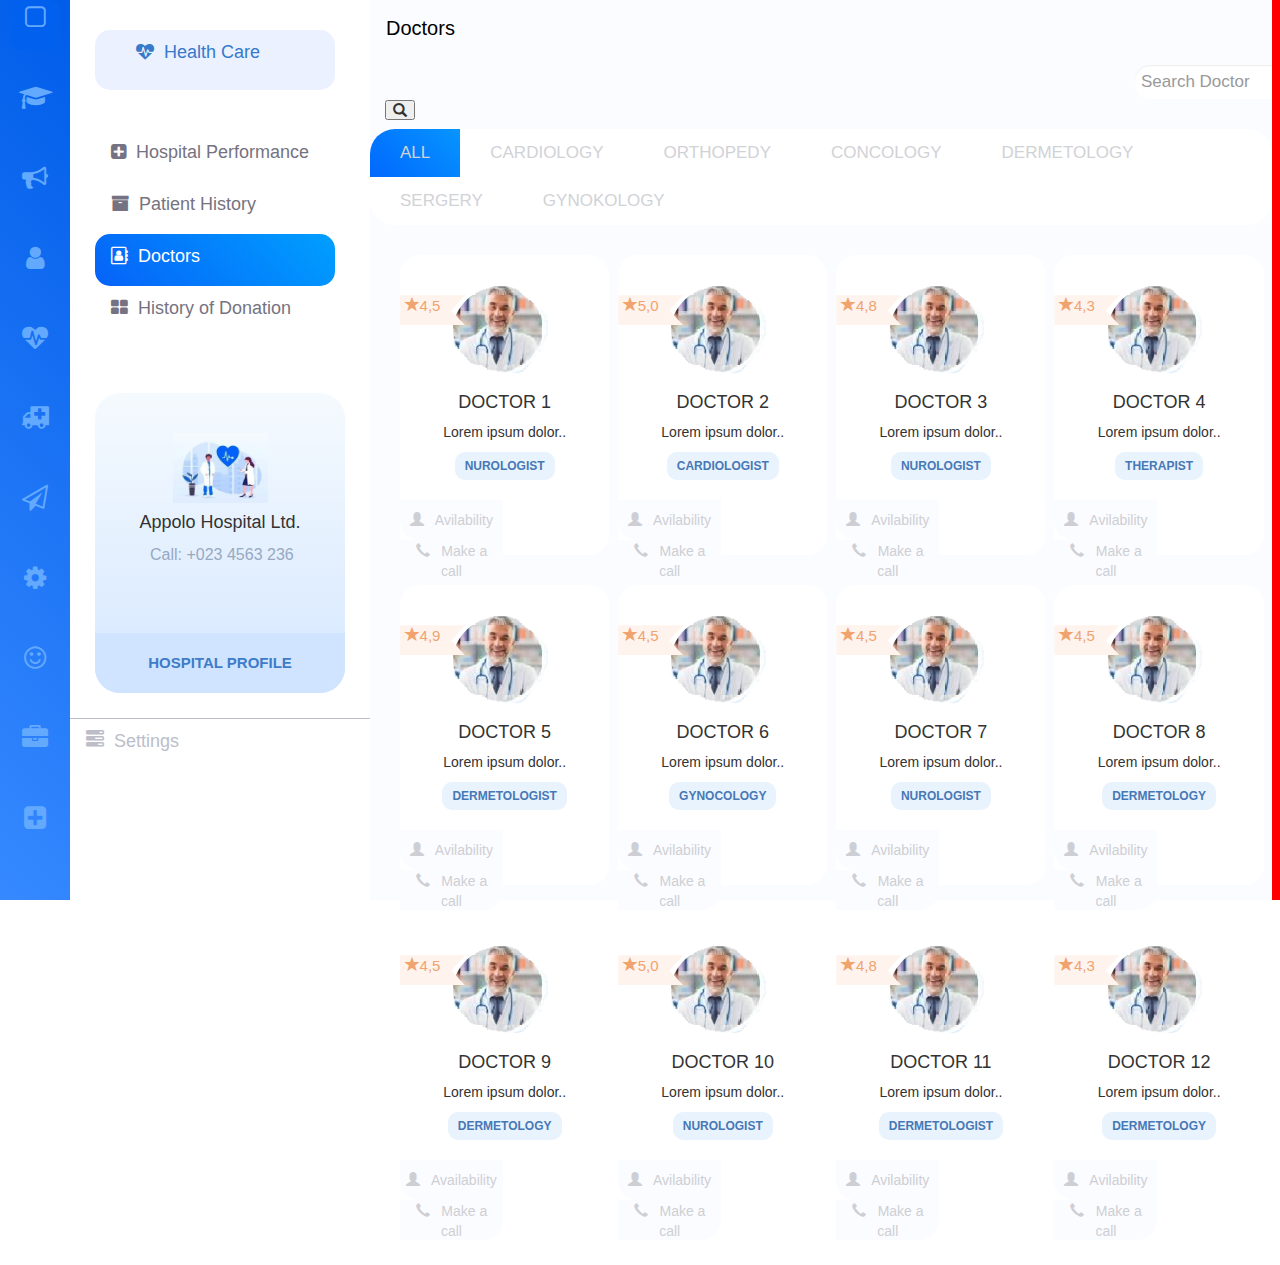
==== html/index.html @ 0c4cd970 "лдрплолоа" ====
<!DOCTYPE html>
<html lang="en">

<head>
  <title>Bootstrap Example</title>
  <meta charset="utf-8">
  <meta name="viewport" content="width=device-width, initial-scale=1">
  <link rel="stylesheet" href="https://maxcdn.bootstrapcdn.com/bootstrap/3.4.0/css/bootstrap.min.css">
  <link href="../css/style.css" rel="stylesheet">
  <script src="https://ajax.googleapis.com/ajax/libs/jquery/3.4.1/jquery.min.js"></script>
  <script src="https://maxcdn.bootstrapcdn.com/bootstrap/3.4.0/js/bootstrap.min.js"></script>
</head>

<body>
  <div class="maindiv">
    <div class="div1child">
      
<!-- Add icon library -->
<link rel="stylesheet" href="https://cdnjs.cloudflare.com/ajax/libs/font-awesome/4.7.0/css/font-awesome.min.css">

<div class="div1child__icon-bar">
  <a class="div1child__icon-bar_active" href="#"><i class="fa fa-square-o"></i></a>
  <a href="#"><i class="fa fa-graduation-cap"></i></a>
  <a href="#"><i class="fa fa-bullhorn"></i></a>
  <a href="#"><i class="fa fa-user"></i></a>
  <a href="#"><i class="fa fa-heartbeat"></i></a>
  <a href="#"><i class="fa fa-ambulance"></i></a>
  <a href="#"><i class="fa fa-paper-plane-o"></i></a>
  <a href="#"><i class="fa fa-cog"></i></a>
  <a href="#"><i class="fa fa-smile-o"></i></a>
  <a href="#"><i class="fa fa-briefcase"></i></a>
  <a href="#"><i class="fa fa-plus-square"></i></a>


</div>


      
      </div
    ><div class="div2child">
      
      


      <div class="div2child__sidebar">
        <div class="div2child__sidebar_btntop"> 
          <a href="#healthcare" class="div2child__sidebar_btntop btn-info btn-lg" role="button">
          <span class="fa fa-heartbeat"></span>&#160;&#160;Health Care</a>
        </div> 
            </br>

             <div class="div2child__sidebar4btn">

          <a href="#hospitalperformance" class="div2child__sidebar_btn-group-vertical btn-default btn-lg" role="button">
          <span class="fa fa-plus-square"></span>&#160;&#160;Hospital Performance</a>
             </br>
          <a href="#patienthistory" class="div2child__sidebar_btn-group-vertical btn-default btn-lg" role="button">
          <span class="fa fa-archive"></span>&#160;&#160;Patient History</a>
             </br>
          <a href="#doctors" class="div2child__sidebar_btn-group-vertical_active btn-primary btn-lg" role="button">
          <span class="fa fa-address-book-o"></span>&#160;&#160;Doctors</a>
             </br>
          <a href="#historyofdonation" class="div2child__sidebar_btn-group-vertical btn-default btn-lg" role="button">
          <span class="fa fa-th-large"></span>&#160;&#160;History of Donation</a> 
        </div>
      </div>
         
      
      <div class="div2child__containerhospital">
        <p><div class="div2child__containerhospital_img"><img src="./../img/Hospital.jpg" alt="doctor"></div></p>
          <h4>Appolo Hospital Ltd.</h4>
             <span class="div2child__containerhospital_colortext">Call: +023 4563 236</span>
             <a href="#hospitalprofile" class="div2child__containerhospital-btn btn-default btn-lg" role="button">
               HOSPITAL PROFILE</a>                       
      </div>
      
      <div class="div2child__settings">
        <a href="#settings" class="div2child__settings-btn btn-default btn-lg" role="button">
          <span class="glyphicon glyphicon-tasks"></span>&#160;&#160;Settings</a>
      </div>  



    </div
    ><div class="div3child">
        <div class="topsearch">
          <a href="#doctors">Doctors</a>
           <form class="navbar-form" action="/action_page.php">
          <div class="form-group">
          <input type="text" class="form-control" placeholder="Search Doctor">
          <button type="submit" class="glyphicon glyphicon-search"></button>
        </form>
        </div>
      </div>

 

      <!-- Load an icon library to show a hamburger menu (bars) on small screens -->
      <link rel="stylesheet" href="https://cdnjs.cloudflare.com/ajax/libs/font-awesome/4.7.0/css/font-awesome.min.css">
      <div class="topnav" id="myTopnav">
        <a href="#all" class="active">All</a>
        <a href="#cardiology">Cardiology</a>
        <a href="#orthopedy">Orthopedy</a>
        <a href="#concology">Concology</a>
        <a href="#dermetology">Dermetology</a>
        <a href="#sergery">Sergery</a>
        <a href="#gynokology">Gynokology</a>
        <a href="javascript:void(0);" class="icon" onclick="myFunction()">
        <i class="fa fa-bars"></i>
        </a>
      </div>

      <div class="containerwithalldoctors">
        <!-- ROW 1 -->
        <div class="doctorsrow1">
          <div class="doctorshortid">
            <div class="docrating">
            <p><span class="glyphicon glyphicon-star"></span>4,5</p>
            </div>
            <img src="./../img/doctor2.png" class="img-circle" alt="doctor">
            <h4>DOCTOR 1</h4>
            <p>Lorem ipsum dolor..</p>
            <button type="button" class="buttonprofession btn-info btn-sm">NUROLOGIST</button>
            </br>
            <div class="btn-group" style="width:100%">
              <button type="button" class="buttonavilability btn-default">
                <span class="glyphicon glyphicon-user"></span> &nbsp; Avilability
              </button>
              <button type="button" class="buttoncall btn-default">
                <span class="glyphicon glyphicon-earphone"></span> &nbsp; Make a call</button>
            </div>
          </div>
          <div class="doctorshortid">
            <div class="docrating">
              <p><span class="glyphicon glyphicon-star"></span>5,0</p>
            </div>
            <img src="./../img/doctor2.png" class="img-circle" alt="doctor">
            <h4>DOCTOR 2</h4>
            <p>Lorem ipsum dolor..</p>
            <button type="button" class="buttonprofession btn-info btn-sm">CARDIOLOGIST</button>
            </br>
            <div class="btn-group" style="width:100%">
              <button type="button" class="buttonavilability btn-default">
                <span class="glyphicon glyphicon-user"></span> &nbsp; Avilability
              </button>
              <button type="button" class="buttoncall btn-default">
                <span class="glyphicon glyphicon-earphone"></span> &nbsp; Make a call</button>
            </div>
          </div>
          <div class="doctorshortid">
            <div class="docrating">
            <p><span class="glyphicon glyphicon-star"></span>4,8</p>
            </div>
            <img src="./../img/doctor2.png" class="img-circle" alt="doctor">
            <h4>DOCTOR 3</h4>
            <p>Lorem ipsum dolor..</p>
            <button type="button" class="buttonprofession btn-info btn-sm">NUROLOGIST</button>
            </br>
            <div class="btn-group" style="width:100%">
              <button type="button" class="buttonavilability btn-default">
                <span class="glyphicon glyphicon-user"></span> &nbsp; Avilability
              </button>
              <button type="button" class="buttoncall btn-default">
                <span class="glyphicon glyphicon-earphone"></span> &nbsp; Make a call</button>
            </div>
          </div>
          <div class="doctorshortid">
            <div class="docrating">
            <p><span class="glyphicon glyphicon-star"></span>4,3</p>
            </div>
            <img src="./../img/doctor2.png" class="img-circle" alt="doctor">
            <h4>DOCTOR 4</h4>
            <p>Lorem ipsum dolor..</p>
            <button type="button" class="buttonprofession btn-info btn-sm">THERAPIST</button>
            </br>
            <div class="btn-group" style="width:100%">
              <button type="button" class="buttonavilability btn-default">
                <span class="glyphicon glyphicon-user"></span> &nbsp; Avilability
              </button>
              <button type="button" class="buttoncall btn-default">
                <span class="glyphicon glyphicon-earphone"></span> &nbsp; Make a call</button>
            </div>
          </div>
        </div>
        <!-- ROW 2 -->
        <div class="doctorsrow2">
          <div class="doctorshortid">
            <div class="docrating">
            <p><span class="glyphicon glyphicon-star"></span>4,9</p>
            </div>
            <img src="./../img/doctor2.png" class="img-circle" alt="doctor">
            <h4>DOCTOR 5</h4>
            <p>Lorem ipsum dolor..</p>
            <button type="button" class="buttonprofession btn-info btn-sm">DERMETOLOGIST</button>
            </br>
            <div class="btn-group" style="width:100%">
              <button type="button" class="buttonavilability btn-default">
                <span class="glyphicon glyphicon-user"></span> &nbsp; Avilability
              </button>
              <button type="button" class="buttoncall btn-default">
                <span class="glyphicon glyphicon-earphone"></span> &nbsp; Make a call</button>
            </div>
          </div>
          <div class="doctorshortid">
            <div class="docrating">
            <p><span class="glyphicon glyphicon-star"></span>4,5</p>
            </div>
            <img src="./../img/doctor2.png" class="img-circle" alt="doctor">
            <h4>DOCTOR 6</h4>
            <p>Lorem ipsum dolor..</p>
            <button type="button" class="buttonprofession btn-info btn-sm">GYNOCOLOGY</button>
            </br>
            <div class="btn-group" style="width:100%">
              <button type="button" class="buttonavilability btn-default">
                <span class="glyphicon glyphicon-user"></span> &nbsp; Avilability
              </button>
              <button type="button" class="buttoncall btn-default">
                <span class="glyphicon glyphicon-earphone"></span> &nbsp; Make a call</button>
            </div>
          </div>
          <div class="doctorshortid">
            <div class="docrating">
            <p><span class="glyphicon glyphicon-star"></span>4,5</p>
            </div>
            <img src="./../img/doctor2.png" class="img-circle" alt="doctor">
            <h4>DOCTOR 7</h4>
            <p>Lorem ipsum dolor..</p>
            <button type="button" class="buttonprofession btn-info btn-sm">NUROLOGIST</button>
            </br>
            <div class="btn-group" style="width:100%">
              <button type="button" class="buttonavilability btn-default">
                <span class="glyphicon glyphicon-user"></span> &nbsp; Avilability
              </button>
              <button type="button" class="buttoncall btn-default">
                <span class="glyphicon glyphicon-earphone"></span> &nbsp; Make a call</button>
            </div>
          </div>
          <div class="doctorshortid">
            <div class="docrating">
            <p><span class="glyphicon glyphicon-star"></span>4,5</p>
            </div>
            <img src="./../img/doctor2.png" class="img-circle" alt="doctor">
            <h4>DOCTOR 8</h4>
            <p>Lorem ipsum dolor..</p>
            <button type="button" class="buttonprofession btn-info btn-sm">DERMETOLOGY</button>
            </br>
            <div class="btn-group" style="width:100%">
              <button type="button" class="buttonavilability btn-default">
                <span class="glyphicon glyphicon-user"></span> &nbsp; Avilability
              </button>
              <button type="button" class="buttoncall btn-default">
                <span class="glyphicon glyphicon-earphone"></span> &nbsp; Make a call
              </button>
            </div>
          </div>
        </div>
        <!-- ROW 3 -->
        <div class="doctorsrow3">
          <div class="doctorshortid">
            <div class="docrating">
            <p><span class="glyphicon glyphicon-star"></span>4,5</p>
            </div>
            <img src="./../img/doctor2.png" class="img-circle" alt="doctor">
            <h4>DOCTOR 9</h4>
            <p>Lorem ipsum dolor..</p>
            <button type="button" class="buttonprofession btn-info btn-sm">DERMETOLOGY</button>
            </br>
            <div class="btn-group" style="width:100%">
              <button type="button" class="buttonavilability btn-default">
                <span class="glyphicon glyphicon-user"></span> &nbsp; Availability
              </button>
              <button type="button" class="buttoncall btn-default">
                <span class="glyphicon glyphicon-earphone"></span> &nbsp; Make a call
              </button>
            </div>
          </div>
          <div class="doctorshortid">
            <div class="docrating">
            <p><span class="glyphicon glyphicon-star"></span>5,0</p>
            </div>
            <img src="./../img/doctor2.png" class="img-circle" alt="doctor">
            <h4>DOCTOR 10</h4>
            <p>Lorem ipsum dolor..</p>
            <button type="button" class="buttonprofession btn-info btn-sm">NUROLOGIST</button>
            </br>
            <div class="btn-group" style="width:100%">
              <button type="button" class="buttonavilability btn-default">
                <span class="glyphicon glyphicon-user"></span> &nbsp; Avilability
              </button>
              <button type="button" class="buttoncall btn-default">
                <span class="glyphicon glyphicon-earphone"></span> &nbsp; Make a call
              </button>
            </div>
          </div>
          <div class="doctorshortid">
            <div class="docrating">
            <p><span class="glyphicon glyphicon-star"></span>4,8</p>
            </div>
            <img src="./../img/doctor2.png" class="img-circle" alt="doctor">
            <h4>DOCTOR 11</h4>
            <p>Lorem ipsum dolor..</p>
            <button type="button" class="buttonprofession btn-info btn-sm">DERMETOLOGIST</button>
            </br>
            <div class="btn-group" style="width:100%">
              <button type="button" class="buttonavilability btn-default">
                <span class="glyphicon glyphicon-user"></span> &nbsp; Avilability
              </button>
              <button type="button" class="buttoncall btn-default">
                <span class="glyphicon glyphicon-earphone"></span> &nbsp; Make a call
              </button>
            </div>
          </div>
          <div class="doctorshortid">
            <div class="docrating">
            <p><span class="glyphicon glyphicon-star"></span>4,3</p>
            </div>
            <img src="./../img/doctor2.png" class="img-circle" alt="doctor">
            <h4>DOCTOR 12</h4>
            <p>Lorem ipsum dolor..</p>
            <button type="button" class="buttonprofession btn-info btn-sm">DERMETOLOGY</button>
            </br>
            <div class="btn-group" style="width:100%">
              <button type="button" class="buttonavilability btn-default">
                <span class="glyphicon glyphicon-user"></span> &nbsp; Avilability
              </button>
              <button type="button" class="buttoncall btn-default">
                <span class="glyphicon glyphicon-earphone"></span> &nbsp; Make a call
              </button>
            </div>
          </div>
        </div>

      </div>
    </div>
  </div>

</body>

</html>
---- css/style.css ----
body {
    overflow: hidden;
    width: 100%;
    height: 100vh;
}
.maindiv {
    display: block; 
    width: 100%;
    height: 100vh;
    background-color: red;
}
.div1child {
    display: inline-block;
    width: 70px;
    height: 100%;
    background-color: #0069ff;
    vertical-align: top;
}
.div1child__icon-bar {
    width: 70px;
    height: 100%;
    background: linear-gradient(45deg, #3689ff, #005de9);
}
.div1child__icon-bar a {
    display: block;
    width: 50px;
    height: 50px;
    border-radius: 10px;
    text-align: center;
    transition: all 0.4s ease; /* Add transition for hover effects */
    color: #63a9fe;
    font-size: 26px;
    margin: auto;
    margin-bottom: 30px;
}
.div1child__icon-bar a:hover {
    background-color: white;
    position: center;
}
.div1child__icon-bar_active {
    background-color: #0160ee;
}



.div2child {
    display: inline-block;
    width: 300px;
    height: 100%;
    background-color: #ffffff;
    vertical-align: top;
}
.div2child__sidebar_btntop {
    display: block;
    width: 80%;
    height: 60px;
    margin: 30px 25px 20px 25px;
    border-radius: 15px;
    color: #3779ca;
    background-color: #ebf1ff;
    text-align: left;
}
.div2child__sidebar_btntop a:hover {
    background: linear-gradient(45deg, #0662f8, #009fff);
    color:white;
    width: 100%;
}
.div2child__sidebar_btn-group-vertical {
    display: inline-block;
    width: 80%;
    height: 52px;
    margin: 0px 25px 0px 25px;
    border-radius: 15px;
    color: #757381;
    background-color: white;
    text-align: left;
}
.div2child__sidebar_btn-group-vertical_active {
    display: inline-block;
    width: 80%;
    height: 52px;
    margin: 0px 25px 0px 25px;
    border-radius: 15px;
    color: white;
    background: linear-gradient(45deg, #0662f8, #009fff);
    text-align: left;
}
.div2child__sidebar_btn-group-vertical a:hover {
    background: linear-gradient(45deg, #0662f8, #009fff);
    color: white;
}
.div2child__sidebar4btn {
    margin-bottom: 30px;
}
.div2child__containerhospital {
    display: inline-block;
    width: 250px;
    height: 300px;
    border-radius: 25px;
    margin: 25px;
    padding: 30px;
    background: linear-gradient(to top, #d5e7ff, #f5fafe);
    position: relative;
    font-size: 18px;
}
.div2child__containerhospital_colortext {
    color: #97a9c1;
    font-size: 16px;
    padding-left: 25px;
}
.div2child__containerhospital-btn {
    position: absolute;
    bottom: 0px;
    left: 50%;
    transform: translateX(-50%);
    width: 250px;
    border-radius: 0px 0px 25px 25px;
    background-color: #d0e4ff;
    color: #3e7cc8;
    font-weight: bold;
    font-size: 15px;
    text-align: center;
    padding-bottom: 20px;
    padding-top: 20px;

}
.div2child__settings-btn {
    display: block;
    color: #bbbec9;
    background-color: white;
    text-align: left;
    border-top: 1px solid;
    border-radius: 0;
}
.div2child__settings-btn a:hover {
    background: linear-gradient(45deg, #0662f8, #009fff);
    color:white;
    text-decoration: none;
}
.div3child {
    display: inline-block;
    width: calc(100% - 378px);
    height: 100%;
    background-color: #fbfcff;
    vertical-align: top;
}
/* Add a black background color to the top navigation bar */
.topsearch {
    overflow: hidden;
}

/* Style the links inside the navigation bar */
.topsearch a {
    float: left;
    display: block;
    color:black;
    text-align: center;
    padding: 14px 16px;
    text-decoration: none;
    font-size: 20px;
}
/* Change the color of links on hover */
.topsearch a:hover {
    background-color: blue;
    color: white;
}
/* Style the search box inside the navigation bar */
.topsearch input[type=text] {
    float: right;
    padding: 6px;
    border: none;
    border-radius: 15px;
    margin-top: 8px;
    margin-right: 16px;
    margin-left: 750px;
    font-size: 17px;
}

/* When the screen is less than 600px wide, stack the links and the search field vertically instead of horizontally */
@media screen and (max-width: 600px) {
    .topsearch a, .topsearch input[type=text] {
        float: none;
        display: block;
        text-align: left;
        width: 100%;
        margin: 0;
        padding: 14px;
    }
    .topsearch input[type=text] {
        border: 1px solid #ccc;
    }
}



/* Add a black background color to the top navigation */
.topnav {
    background-color: #ffffff;
    overflow: hidden;
    border-radius: 25px;
}
/* Style the links inside the navigation bar */
.topnav a {
    float: left;
    display: block;
    color: #d1d2d6; 
    text-align: center;
    padding: 12px 30px;
    text-decoration: none;
    text-transform: uppercase;
    font-size: 17px;
}
/* Change the color of links on hover */
.topnav a:hover {
    background: linear-gradient(45deg, #0662f8, #009fff);
    color: white;
}
/* Add an active class to highlight the current page */
.active {
    background: linear-gradient(45deg, #0168ff, #0695fe);
    color: white;
}
/* Hide the link that should open and close the topnav on small screens */
.topnav .icon {
    display: none;
}
/* When the screen is less than 600 pixels wide, hide all links, except for the first one ("All"). Show the link that 
contains should open and close the topnav (.icon) */
@media screen and (max-width: 600px) {
    .topnav a:not(:first-child) {display: none;}
    .topnav a.icon {
      float: right;
      display: block;
    }
  }
 /* The "responsive" class is added to the topnav with JavaScript when the user clicks on the icon. This class makes 
 the topnav look good on small screens (display the links vertically instead of horizontally) */
  @media screen and (max-width: 600px) {
    .topnav.responsive {position: relative;}
    .topnav.responsive a.icon {
      position: absolute;
      right: 0;
      top: 0;
    }
    .topnav.responsive a {
      float: none;
      display: block;
      text-align: left;
    }
  }
.containerwithalldoctors {
    display: block;
    width: 100%; 
    padding: 30px 0px 20px 30px;
}
.doctorsrow1 {
    width: 100%;
    display: block;
}
.doctorsrow2 {
    width: 100%;
    display: block;
}
.doctorsrow3 {
    width: 100%;
    display: block;
}
.doctorshortid {
    width: 24%;
    height: 300px;
    margin-right: 5px;
    display: inline-block;
    background-color:#ffffff;
    box-sizing: border-box;
    margin-bottom: 30px;
    -webkit-border-radius: 20px;
    -moz-border-radius: 20px;
    border-radius: 20px;
}
.docrating {
    position: relative;
    top: 40px;
    width: 65px;
    height: 30px;
    background-color: #fff3ed;
    color: #f0a36f;
    clip-path: polygon(100% 0%, 79% 51%, 100% 100%, 0 100%, 0% 50%, 0 0);
    font-size: 15px;
    text-indent: -10px;
}
.buttonprofession {
    display: block;
    max-width: 300px;
    margin: auto;
    background-color:#e9f3fd;
    color: #4778b6;
    font-weight: bold;
    border-radius:10px;
	-webkit-border-radius:10px;
    -moz-border-radius:10px;
    border: 0;
}
.buttonprofession a:hover {
    background: linear-gradient(45deg, #0662f8, #009fff);
    color:white;
}
.buttonavilability {
    width: 49.2%;
    height: 40px;
    display: inline-block;
    border-radius:0px 0px 0px 2px;
	-webkit-border-radius:0px 0px 0px 20px;
    -moz-border-radius:0px 0px 0px 20px;
    border: 0;
    background-color: #fbfcff;
    color: #cecfd4;
}
.buttoncall {
    width: 49.2%;
    height: 40px;
    display: inline-block;
    border-radius:0px 0px 20px 0px;
	-webkit-border-radius:0px 0px 20px 0px;
    -moz-border-radius:0px 0px 20px 0px;
    border: 0;
    background-color: #fbfcff;
    color: #cecfd4;
}

p { 
    text-align: center; 
}
h4 { 
    text-align: center;
}
img {
    max-width: 110px;
    max-height: 110px;
    display: block;
    margin-left: auto;
    margin-right: auto;
    width: 50%;
}
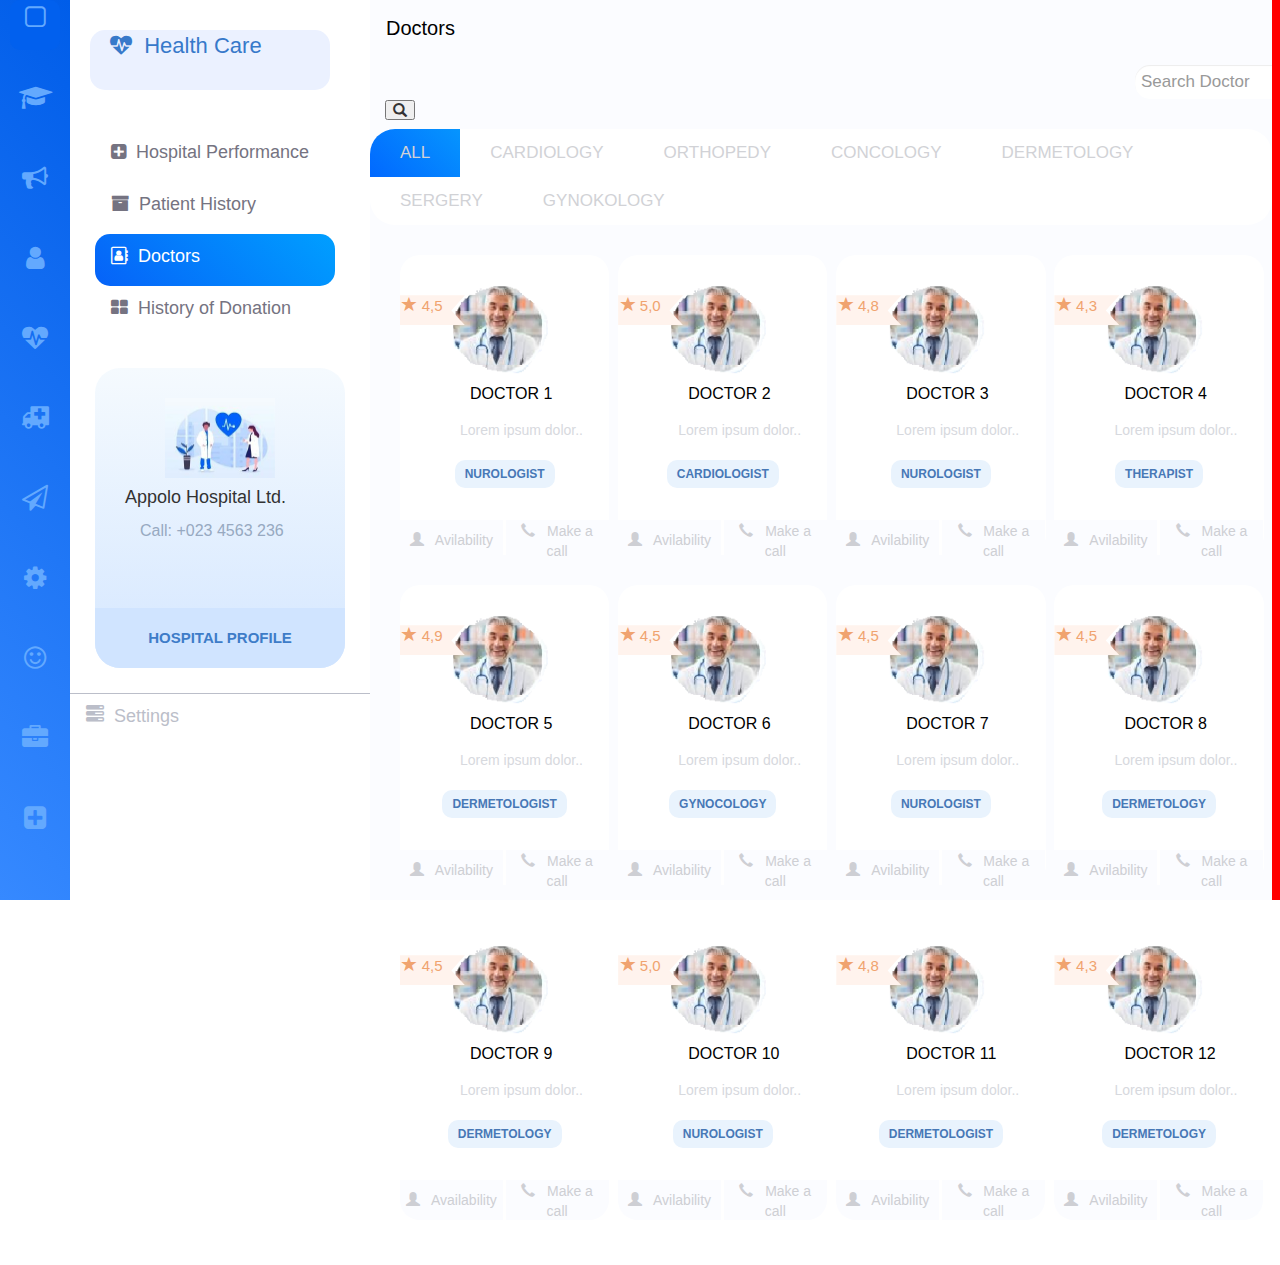
==== commit 1f00194b: "dsfdafa" ====
--- a/html/index.html
+++ b/html/index.html
@@ -44,7 +44,7 @@
 
       <div class="div2child__sidebar">
         <div class="div2child__sidebar_btntop"> 
-          <a href="#healthcare" class="div2child__sidebar_btntop btn-info btn-lg" role="button">
+          <a href="#healthcare" class="div2child__sidebar_btntop" role="button">
           <span class="fa fa-heartbeat"></span>&#160;&#160;Health Care</a>
         </div> 
             </br>
@@ -67,7 +67,8 @@
          
       
       <div class="div2child__containerhospital">
-        <p><div class="div2child__containerhospital_img"><img src="./../img/Hospital.jpg" alt="doctor"></div></p>
+        <div class="div2child__containerhospital_imgdiv"><img class="div2child__containerhospital_img"
+           src="./../img/Hospital.jpg" alt="doctor"></div>
           <h4>Appolo Hospital Ltd.</h4>
              <span class="div2child__containerhospital_colortext">Call: +023 4563 236</span>
              <a href="#hospitalprofile" class="div2child__containerhospital-btn btn-default btn-lg" role="button">
@@ -87,7 +88,7 @@
           <a href="#doctors">Doctors</a>
            <form class="navbar-form" action="/action_page.php">
           <div class="form-group">
-          <input type="text" class="form-control" placeholder="Search Doctor">
+          <input type="text" class="form-control" placeholder="Search Doctor"> 
           <button type="submit" class="glyphicon glyphicon-search"></button>
         </form>
         </div>
@@ -115,63 +116,63 @@
         <div class="doctorsrow1">
           <div class="doctorshortid">
             <div class="docrating">
-            <p><span class="glyphicon glyphicon-star"></span>4,5</p>
-            </div>
-            <img src="./../img/doctor2.png" class="img-circle" alt="doctor">
-            <h4>DOCTOR 1</h4>
-            <p>Lorem ipsum dolor..</p>
-            <button type="button" class="buttonprofession btn-info btn-sm">NUROLOGIST</button>
-            </br>
-            <div class="btn-group" style="width:100%">
-              <button type="button" class="buttonavilability btn-default">
-                <span class="glyphicon glyphicon-user"></span> &nbsp; Avilability
-              </button>
-              <button type="button" class="buttoncall btn-default">
-                <span class="glyphicon glyphicon-earphone"></span> &nbsp; Make a call</button>
-            </div>
-          </div>
-          <div class="doctorshortid">
-            <div class="docrating">
-              <p><span class="glyphicon glyphicon-star"></span>5,0</p>
-            </div>
-            <img src="./../img/doctor2.png" class="img-circle" alt="doctor">
-            <h4>DOCTOR 2</h4>
-            <p>Lorem ipsum dolor..</p>
-            <button type="button" class="buttonprofession btn-info btn-sm">CARDIOLOGIST</button>
-            </br>
-            <div class="btn-group" style="width:100%">
-              <button type="button" class="buttonavilability btn-default">
-                <span class="glyphicon glyphicon-user"></span> &nbsp; Avilability
-              </button>
-              <button type="button" class="buttoncall btn-default">
-                <span class="glyphicon glyphicon-earphone"></span> &nbsp; Make a call</button>
-            </div>
-          </div>
-          <div class="doctorshortid">
-            <div class="docrating">
-            <p><span class="glyphicon glyphicon-star"></span>4,8</p>
-            </div>
-            <img src="./../img/doctor2.png" class="img-circle" alt="doctor">
-            <h4>DOCTOR 3</h4>
-            <p>Lorem ipsum dolor..</p>
-            <button type="button" class="buttonprofession btn-info btn-sm">NUROLOGIST</button>
-            </br>
-            <div class="btn-group" style="width:100%">
-              <button type="button" class="buttonavilability btn-default">
-                <span class="glyphicon glyphicon-user"></span> &nbsp; Avilability
-              </button>
-              <button type="button" class="buttoncall btn-default">
-                <span class="glyphicon glyphicon-earphone"></span> &nbsp; Make a call</button>
-            </div>
-          </div>
-          <div class="doctorshortid">
-            <div class="docrating">
-            <p><span class="glyphicon glyphicon-star"></span>4,3</p>
-            </div>
-            <img src="./../img/doctor2.png" class="img-circle" alt="doctor">
-            <h4>DOCTOR 4</h4>
-            <p>Lorem ipsum dolor..</p>
-            <button type="button" class="buttonprofession btn-info btn-sm">THERAPIST</button>
+            <p><span class="glyphicon glyphicon-star"></span>&#160;4,5</p>
+            </div>
+            <img class="div3child__doctorshortid_img" src="./../img/doctor2.png" class="img-circle" alt="doctor">
+            <span class="div3child__doctorshortid_docname">DOCTOR 1</span>
+            <span class="div3child__doctorshortid_docadress">Lorem ipsum dolor..</span>
+            <button type="button" class="buttonprofession btn-sm">NUROLOGIST</button>
+            </br>
+            <div class="btn-group" style="width:100%">
+              <button type="button" class="buttonavilability btn-default">
+                <span class="glyphicon glyphicon-user"></span> &nbsp; Avilability
+              </button>
+              <button type="button" class="buttoncall btn-default">
+                <span class="glyphicon glyphicon-earphone"></span> &nbsp; Make a call</button>
+            </div>
+          </div>
+          <div class="doctorshortid">
+            <div class="docrating">
+              <p><span class="glyphicon glyphicon-star"></span>&#160;5,0</p>
+            </div>
+            <img class="div3child__doctorshortid_img" src="./../img/doctor2.png" class="img-circle" alt="doctor">
+            <span class="div3child__doctorshortid_docname">DOCTOR 2</span>
+            <span class="div3child__doctorshortid_docadress">Lorem ipsum dolor..</span>
+            <button type="button" class="buttonprofession btn-sm">CARDIOLOGIST</button>
+            </br>
+            <div class="btn-group" style="width:100%">
+              <button type="button" class="buttonavilability btn-default">
+                <span class="glyphicon glyphicon-user"></span> &nbsp; Avilability
+              </button>
+              <button type="button" class="buttoncall btn-default">
+                <span class="glyphicon glyphicon-earphone"></span> &nbsp; Make a call</button>
+            </div>
+          </div>
+          <div class="doctorshortid">
+            <div class="docrating">
+            <p><span class="glyphicon glyphicon-star"></span>&#160;4,8</p>
+            </div>
+            <img class="div3child__doctorshortid_img" src="./../img/doctor2.png" class="img-circle" alt="doctor">
+            <span class="div3child__doctorshortid_docname">DOCTOR 3</span>
+            <span class="div3child__doctorshortid_docadress">Lorem ipsum dolor..</span>
+            <button type="button" class="buttonprofession btn-sm">NUROLOGIST</button>
+            </br>
+            <div class="btn-group" style="width:100%">
+              <button type="button" class="buttonavilability btn-default">
+                <span class="glyphicon glyphicon-user"></span> &nbsp; Avilability
+              </button>
+              <button type="button" class="buttoncall btn-default">
+                <span class="glyphicon glyphicon-earphone"></span> &nbsp; Make a call</button>
+            </div>
+          </div>
+          <div class="doctorshortid">
+            <div class="docrating">
+            <p><span class="glyphicon glyphicon-star"></span>&#160;4,3</p>
+            </div>
+            <img class="div3child__doctorshortid_img" src="./../img/doctor2.png" class="img-circle" alt="doctor">
+            <span class="div3child__doctorshortid_docname">DOCTOR 4</span>
+            <span class="div3child__doctorshortid_docadress">Lorem ipsum dolor..</span>
+            <button type="button" class="buttonprofession btn-sm">THERAPIST</button>
             </br>
             <div class="btn-group" style="width:100%">
               <button type="button" class="buttonavilability btn-default">
@@ -186,63 +187,63 @@
         <div class="doctorsrow2">
           <div class="doctorshortid">
             <div class="docrating">
-            <p><span class="glyphicon glyphicon-star"></span>4,9</p>
-            </div>
-            <img src="./../img/doctor2.png" class="img-circle" alt="doctor">
-            <h4>DOCTOR 5</h4>
-            <p>Lorem ipsum dolor..</p>
-            <button type="button" class="buttonprofession btn-info btn-sm">DERMETOLOGIST</button>
-            </br>
-            <div class="btn-group" style="width:100%">
-              <button type="button" class="buttonavilability btn-default">
-                <span class="glyphicon glyphicon-user"></span> &nbsp; Avilability
-              </button>
-              <button type="button" class="buttoncall btn-default">
-                <span class="glyphicon glyphicon-earphone"></span> &nbsp; Make a call</button>
-            </div>
-          </div>
-          <div class="doctorshortid">
-            <div class="docrating">
-            <p><span class="glyphicon glyphicon-star"></span>4,5</p>
-            </div>
-            <img src="./../img/doctor2.png" class="img-circle" alt="doctor">
-            <h4>DOCTOR 6</h4>
-            <p>Lorem ipsum dolor..</p>
-            <button type="button" class="buttonprofession btn-info btn-sm">GYNOCOLOGY</button>
-            </br>
-            <div class="btn-group" style="width:100%">
-              <button type="button" class="buttonavilability btn-default">
-                <span class="glyphicon glyphicon-user"></span> &nbsp; Avilability
-              </button>
-              <button type="button" class="buttoncall btn-default">
-                <span class="glyphicon glyphicon-earphone"></span> &nbsp; Make a call</button>
-            </div>
-          </div>
-          <div class="doctorshortid">
-            <div class="docrating">
-            <p><span class="glyphicon glyphicon-star"></span>4,5</p>
-            </div>
-            <img src="./../img/doctor2.png" class="img-circle" alt="doctor">
-            <h4>DOCTOR 7</h4>
-            <p>Lorem ipsum dolor..</p>
-            <button type="button" class="buttonprofession btn-info btn-sm">NUROLOGIST</button>
-            </br>
-            <div class="btn-group" style="width:100%">
-              <button type="button" class="buttonavilability btn-default">
-                <span class="glyphicon glyphicon-user"></span> &nbsp; Avilability
-              </button>
-              <button type="button" class="buttoncall btn-default">
-                <span class="glyphicon glyphicon-earphone"></span> &nbsp; Make a call</button>
-            </div>
-          </div>
-          <div class="doctorshortid">
-            <div class="docrating">
-            <p><span class="glyphicon glyphicon-star"></span>4,5</p>
-            </div>
-            <img src="./../img/doctor2.png" class="img-circle" alt="doctor">
-            <h4>DOCTOR 8</h4>
-            <p>Lorem ipsum dolor..</p>
-            <button type="button" class="buttonprofession btn-info btn-sm">DERMETOLOGY</button>
+            <p><span class="glyphicon glyphicon-star"></span>&#160;4,9</p>
+            </div>
+            <img class="div3child__doctorshortid_img" src="./../img/doctor2.png" class="img-circle" alt="doctor">
+            <span class="div3child__doctorshortid_docname">DOCTOR 5</span>
+            <span class="div3child__doctorshortid_docadress">Lorem ipsum dolor..</span>
+            <button type="button" class="buttonprofession btn-sm">DERMETOLOGIST</button>
+            </br>
+            <div class="btn-group" style="width:100%">
+              <button type="button" class="buttonavilability btn-default">
+                <span class="glyphicon glyphicon-user"></span> &nbsp; Avilability
+              </button>
+              <button type="button" class="buttoncall btn-default">
+                <span class="glyphicon glyphicon-earphone"></span> &nbsp; Make a call</button>
+            </div>
+          </div>
+          <div class="doctorshortid">
+            <div class="docrating">
+            <p><span class="glyphicon glyphicon-star"></span>&#160;4,5</p>
+            </div>
+            <img class="div3child__doctorshortid_img" src="./../img/doctor2.png" class="img-circle" alt="doctor">
+            <span class="div3child__doctorshortid_docname">DOCTOR 6</span>
+            <span class="div3child__doctorshortid_docadress">Lorem ipsum dolor..</span>
+            <button type="button" class="buttonprofession btn-sm">GYNOCOLOGY</button>
+            </br>
+            <div class="btn-group" style="width:100%">
+              <button type="button" class="buttonavilability btn-default">
+                <span class="glyphicon glyphicon-user"></span> &nbsp; Avilability
+              </button>
+              <button type="button" class="buttoncall btn-default">
+                <span class="glyphicon glyphicon-earphone"></span> &nbsp; Make a call</button>
+            </div>
+          </div>
+          <div class="doctorshortid">
+            <div class="docrating">
+            <p><span class="glyphicon glyphicon-star"></span>&#160;4,5</p>
+            </div>
+            <img class="div3child__doctorshortid_img" src="./../img/doctor2.png" class="img-circle" alt="doctor">
+            <span class="div3child__doctorshortid_docname">DOCTOR 7</span>
+            <span class="div3child__doctorshortid_docadress">Lorem ipsum dolor..</span>
+            <button type="button" class="buttonprofession btn-sm">NUROLOGIST</button>
+            </br>
+            <div class="btn-group" style="width:100%">
+              <button type="button" class="buttonavilability btn-default">
+                <span class="glyphicon glyphicon-user"></span> &nbsp; Avilability
+              </button>
+              <button type="button" class="buttoncall btn-default">
+                <span class="glyphicon glyphicon-earphone"></span> &nbsp; Make a call</button>
+            </div>
+          </div>
+          <div class="doctorshortid">
+            <div class="docrating">
+            <p><span class="glyphicon glyphicon-star"></span>&#160;4,5</p>
+            </div>
+            <img class="div3child__doctorshortid_img" src="./../img/doctor2.png" class="img-circle" alt="doctor">
+            <span class="div3child__doctorshortid_docname">DOCTOR 8</span>
+            <span class="div3child__doctorshortid_docadress">Lorem ipsum dolor..</span>
+            <button type="button" class="buttonprofession btn-sm">DERMETOLOGY</button>
             </br>
             <div class="btn-group" style="width:100%">
               <button type="button" class="buttonavilability btn-default">
@@ -258,12 +259,12 @@
         <div class="doctorsrow3">
           <div class="doctorshortid">
             <div class="docrating">
-            <p><span class="glyphicon glyphicon-star"></span>4,5</p>
-            </div>
-            <img src="./../img/doctor2.png" class="img-circle" alt="doctor">
-            <h4>DOCTOR 9</h4>
-            <p>Lorem ipsum dolor..</p>
-            <button type="button" class="buttonprofession btn-info btn-sm">DERMETOLOGY</button>
+            <p><span class="glyphicon glyphicon-star"></span>&#160;4,5</p>
+            </div>
+            <img class="div3child__doctorshortid_img" src="./../img/doctor2.png" class="img-circle" alt="doctor">
+            <span class="div3child__doctorshortid_docname">DOCTOR 9</span>
+            <span class="div3child__doctorshortid_docadress">Lorem ipsum dolor..</span>
+            <button type="button" class="buttonprofession btn-sm">DERMETOLOGY</button>
             </br>
             <div class="btn-group" style="width:100%">
               <button type="button" class="buttonavilability btn-default">
@@ -276,48 +277,48 @@
           </div>
           <div class="doctorshortid">
             <div class="docrating">
-            <p><span class="glyphicon glyphicon-star"></span>5,0</p>
-            </div>
-            <img src="./../img/doctor2.png" class="img-circle" alt="doctor">
-            <h4>DOCTOR 10</h4>
-            <p>Lorem ipsum dolor..</p>
-            <button type="button" class="buttonprofession btn-info btn-sm">NUROLOGIST</button>
-            </br>
-            <div class="btn-group" style="width:100%">
-              <button type="button" class="buttonavilability btn-default">
-                <span class="glyphicon glyphicon-user"></span> &nbsp; Avilability
-              </button>
-              <button type="button" class="buttoncall btn-default">
-                <span class="glyphicon glyphicon-earphone"></span> &nbsp; Make a call
-              </button>
-            </div>
-          </div>
-          <div class="doctorshortid">
-            <div class="docrating">
-            <p><span class="glyphicon glyphicon-star"></span>4,8</p>
-            </div>
-            <img src="./../img/doctor2.png" class="img-circle" alt="doctor">
-            <h4>DOCTOR 11</h4>
-            <p>Lorem ipsum dolor..</p>
-            <button type="button" class="buttonprofession btn-info btn-sm">DERMETOLOGIST</button>
-            </br>
-            <div class="btn-group" style="width:100%">
-              <button type="button" class="buttonavilability btn-default">
-                <span class="glyphicon glyphicon-user"></span> &nbsp; Avilability
-              </button>
-              <button type="button" class="buttoncall btn-default">
-                <span class="glyphicon glyphicon-earphone"></span> &nbsp; Make a call
-              </button>
-            </div>
-          </div>
-          <div class="doctorshortid">
-            <div class="docrating">
-            <p><span class="glyphicon glyphicon-star"></span>4,3</p>
-            </div>
-            <img src="./../img/doctor2.png" class="img-circle" alt="doctor">
-            <h4>DOCTOR 12</h4>
-            <p>Lorem ipsum dolor..</p>
-            <button type="button" class="buttonprofession btn-info btn-sm">DERMETOLOGY</button>
+            <p><span class="glyphicon glyphicon-star"></span>&#160;5,0</p>
+            </div>
+            <img class="div3child__doctorshortid_img" src="./../img/doctor2.png" class="img-circle" alt="doctor">
+            <span class="div3child__doctorshortid_docname">DOCTOR 10</span>
+            <span class="div3child__doctorshortid_docadress">Lorem ipsum dolor..</span>
+            <button type="button" class="buttonprofession btn-sm">NUROLOGIST</button>
+            </br>
+            <div class="btn-group" style="width:100%">
+              <button type="button" class="buttonavilability btn-default">
+                <span class="glyphicon glyphicon-user"></span> &nbsp; Avilability
+              </button>
+              <button type="button" class="buttoncall btn-default">
+                <span class="glyphicon glyphicon-earphone"></span> &nbsp; Make a call
+              </button>
+            </div>
+          </div>
+          <div class="doctorshortid">
+            <div class="docrating">
+            <p><span class="glyphicon glyphicon-star"></span>&#160;4,8</p>
+            </div>
+            <img class="div3child__doctorshortid_img" src="./../img/doctor2.png" class="img-circle" alt="doctor">
+            <span class="div3child__doctorshortid_docname">DOCTOR 11</span>
+            <span class="div3child__doctorshortid_docadress">Lorem ipsum dolor..</span>
+            <button type="button" class="buttonprofession btn-sm">DERMETOLOGIST</button>
+            </br>
+            <div class="btn-group" style="width:100%">
+              <button type="button" class="buttonavilability btn-default">
+                <span class="glyphicon glyphicon-user"></span> &nbsp; Avilability
+              </button>
+              <button type="button" class="buttoncall btn-default">
+                <span class="glyphicon glyphicon-earphone"></span> &nbsp; Make a call
+              </button>
+            </div>
+          </div>
+          <div class="doctorshortid">
+            <div class="docrating">
+            <p><span class="glyphicon glyphicon-star"></span>&#160;4,3</p>
+            </div>
+            <img class="div3child__doctorshortid_img" src="./../img/doctor2.png" class="img-circle" alt="doctor">
+            <span class="div3child__doctorshortid_docname">DOCTOR 12</span>
+            <span class="div3child__doctorshortid_docadress">Lorem ipsum dolor..</span>
+            <button type="button" class="buttonprofession btn-sm">DERMETOLOGY</button>
             </br>
             <div class="btn-group" style="width:100%">
               <button type="button" class="buttonavilability btn-default">
--- a/css/style.css
+++ b/css/style.css
@@ -40,9 +40,6 @@
 .div1child__icon-bar_active {
     background-color: #0160ee;
 }
-
-
-
 .div2child {
     display: inline-block;
     width: 300px;
@@ -54,16 +51,19 @@
     display: block;
     width: 80%;
     height: 60px;
-    margin: 30px 25px 20px 25px;
+    margin: 30px 0px 20px 20px;
     border-radius: 15px;
     color: #3779ca;
     background-color: #ebf1ff;
     text-align: left;
+    font-size: 22px;
+    text-decoration: none;
 }
 .div2child__sidebar_btntop a:hover {
     background: linear-gradient(45deg, #0662f8, #009fff);
     color:white;
-    width: 100%;
+    text-decoration: none;
+    position: center;
 }
 .div2child__sidebar_btn-group-vertical {
     display: inline-block;
@@ -75,6 +75,12 @@
     background-color: white;
     text-align: left;
 }
+.div2child__sidebar_btn-group-vertical a:hover {
+    background: linear-gradient(45deg, #0662f8, #009fff);
+    color: white;
+    text-decoration: none;
+    position: center;
+}
 .div2child__sidebar_btn-group-vertical_active {
     display: inline-block;
     width: 80%;
@@ -85,15 +91,17 @@
     background: linear-gradient(45deg, #0662f8, #009fff);
     text-align: left;
 }
-.div2child__sidebar_btn-group-vertical a:hover {
-    background: linear-gradient(45deg, #0662f8, #009fff);
-    color: white;
+.div2child__sidebar_btn-group-vertical_active a:hover {
+    background: white;
+    color: blue;
+    text-decoration: none;
+    position: center;
 }
 .div2child__sidebar4btn {
     margin-bottom: 30px;
 }
 .div2child__containerhospital {
-    display: inline-block;
+    display: block;
     width: 250px;
     height: 300px;
     border-radius: 25px;
@@ -106,7 +114,17 @@
 .div2child__containerhospital_colortext {
     color: #97a9c1;
     font-size: 16px;
-    padding-left: 25px;
+    padding-left: 15px;
+}
+.div2child__containerhospital_imgdiv {
+    display: block;
+    width: 100%;
+}
+.div2child__containerhospital_img {
+    display: block;
+    width: auto;
+    height: 80px;
+    margin: auto;
 }
 .div2child__containerhospital-btn {
     position: absolute;
@@ -122,7 +140,11 @@
     text-align: center;
     padding-bottom: 20px;
     padding-top: 20px;
-
+}
+.div2child__containerhospital-btn a:hover {
+    background: linear-gradient(45deg, #0662f8, #009fff);
+    color:white;
+    text-decoration: none;
 }
 .div2child__settings-btn {
     display: block;
@@ -134,7 +156,7 @@
 }
 .div2child__settings-btn a:hover {
     background: linear-gradient(45deg, #0662f8, #009fff);
-    color:white;
+    color: white;
     text-decoration: none;
 }
 .div3child {
@@ -144,7 +166,7 @@
     background-color: #fbfcff;
     vertical-align: top;
 }
-/* Add a black background color to the top navigation bar */
+
 .topsearch {
     overflow: hidden;
 }
@@ -159,10 +181,11 @@
     text-decoration: none;
     font-size: 20px;
 }
-/* Change the color of links on hover */
 .topsearch a:hover {
-    background-color: blue;
-    color: white;
+    background: linear-gradient(45deg, #0662f8, #009fff);
+    color:white;
+    text-decoration: none;
+    border-radius: 25px;
 }
 /* Style the search box inside the navigation bar */
 .topsearch input[type=text] {
@@ -276,6 +299,8 @@
     -webkit-border-radius: 20px;
     -moz-border-radius: 20px;
     border-radius: 20px;
+    position: relative;
+
 }
 .docrating {
     position: relative;
@@ -287,6 +312,29 @@
     clip-path: polygon(100% 0%, 79% 51%, 100% 100%, 0 100%, 0% 50%, 0 0);
     font-size: 15px;
     text-indent: -10px;
+    text-align: center; 
+}
+.div3child__doctorshortid_img {
+    max-width: 110px;
+    max-height: 110px;
+    display: block;
+    margin-left: auto;
+    margin-right: auto;
+    width: 50%;
+}
+.div3child__doctorshortid_docname {
+    display: inline-block;
+    color: black;
+    font-size: 16px;
+    padding-bottom: 15px;
+    padding-left: 70px;
+}
+.div3child__doctorshortid_docadress {
+    display: inline-block;
+    color: #d7d9de;
+    font-size: 14px;
+    padding-left: 60px;
+    padding-bottom: 20px;
 }
 .buttonprofession {
     display: block;
@@ -302,7 +350,9 @@
 }
 .buttonprofession a:hover {
     background: linear-gradient(45deg, #0662f8, #009fff);
-    color:white;
+    color: white;
+    transition: all 0.4s ease;
+    position: center;
 }
 .buttonavilability {
     width: 49.2%;
@@ -314,6 +364,10 @@
     border: 0;
     background-color: #fbfcff;
     color: #cecfd4;
+    position: absolute;
+    bottom: -40px;
+    left: 0%;
+    transform: translateX(0%);
 }
 .buttoncall {
     width: 49.2%;
@@ -325,19 +379,20 @@
     border: 0;
     background-color: #fbfcff;
     color: #cecfd4;
-}
-
-p { 
-    text-align: center; 
-}
-h4 { 
-    text-align: center;
-}
-img {
-    max-width: 110px;
-    max-height: 110px;
-    display: block;
-    margin-left: auto;
-    margin-right: auto;
-    width: 50%;
-}
+    position: absolute;
+    bottom: -40px;
+    left: 50%;
+    transform: translateX( 1%);
+}
+.buttonavilability a:hover {
+    background: linear-gradient(45deg, #0662f8, #009fff);
+    color: white;
+    transition: all 0.4s ease;
+    position: center;
+}
+.buttoncall a:hover {
+    background: linear-gradient(45deg, #0662f8, #009fff);
+    color: white;
+    transition: all 0.4s ease;
+    position: center;
+}
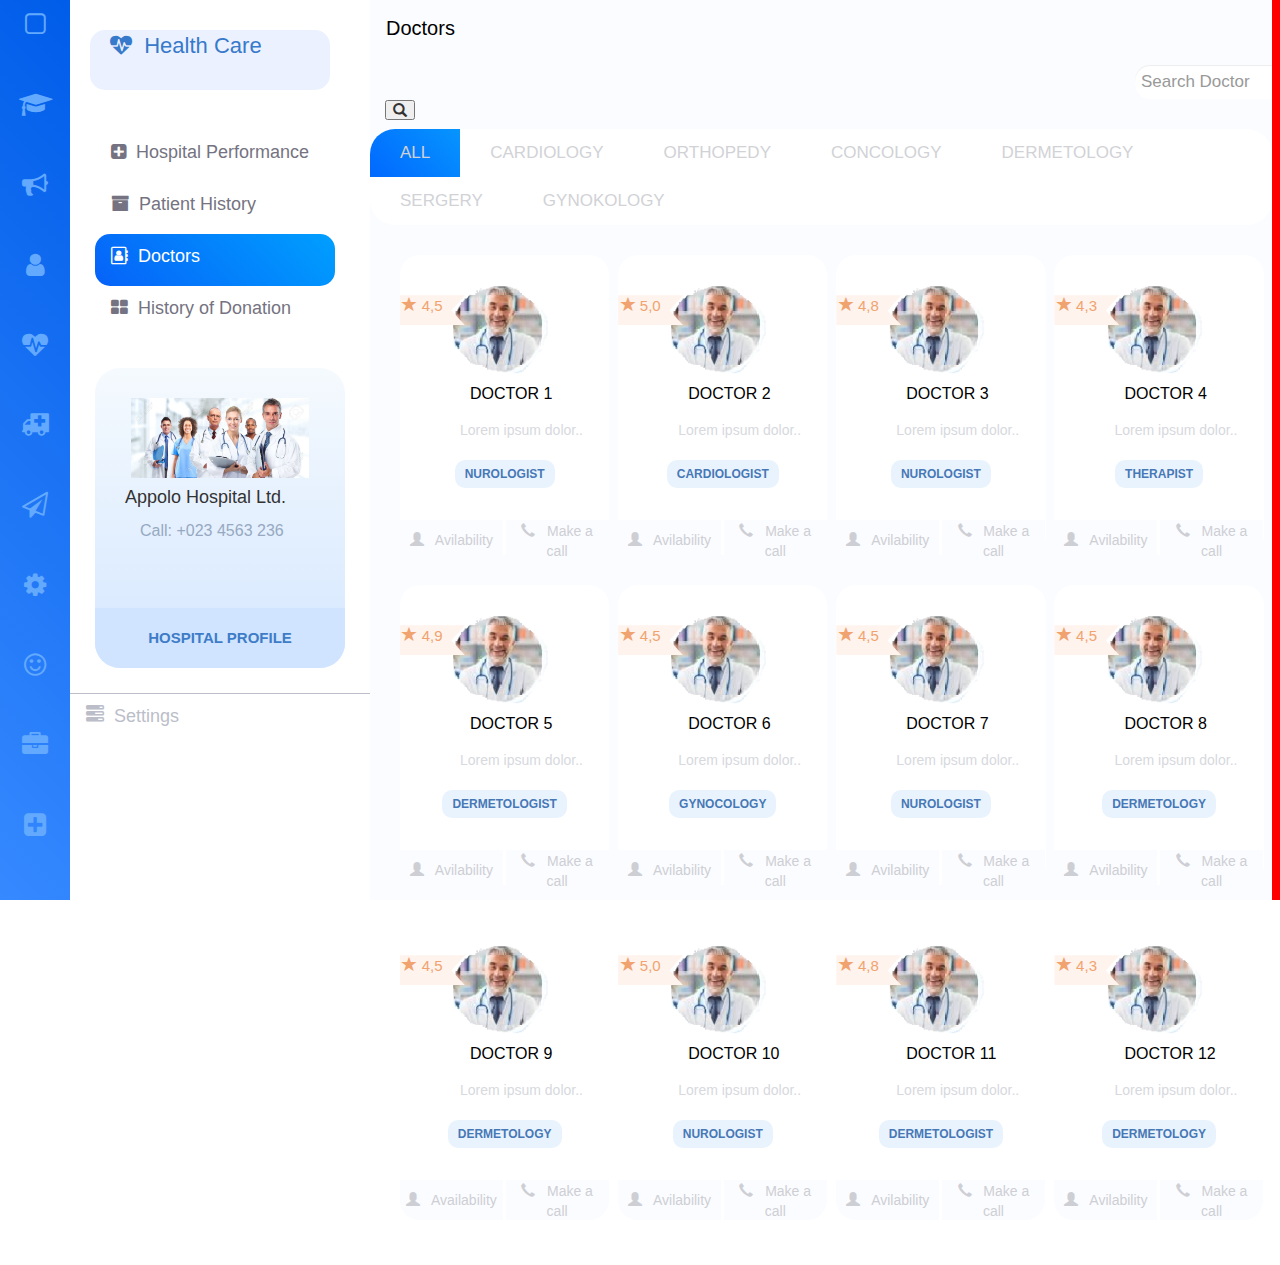
==== commit ee892288: "saasfdaffs" ====
--- a/html/index.html
+++ b/html/index.html
@@ -19,29 +19,20 @@
 <link rel="stylesheet" href="https://cdnjs.cloudflare.com/ajax/libs/font-awesome/4.7.0/css/font-awesome.min.css">
 
 <div class="div1child__icon-bar">
-  <a class="div1child__icon-bar_active" href="#"><i class="fa fa-square-o"></i></a>
-  <a href="#"><i class="fa fa-graduation-cap"></i></a>
-  <a href="#"><i class="fa fa-bullhorn"></i></a>
-  <a href="#"><i class="fa fa-user"></i></a>
-  <a href="#"><i class="fa fa-heartbeat"></i></a>
-  <a href="#"><i class="fa fa-ambulance"></i></a>
-  <a href="#"><i class="fa fa-paper-plane-o"></i></a>
-  <a href="#"><i class="fa fa-cog"></i></a>
-  <a href="#"><i class="fa fa-smile-o"></i></a>
-  <a href="#"><i class="fa fa-briefcase"></i></a>
-  <a href="#"><i class="fa fa-plus-square"></i></a>
-
-
-</div>
-
-
-      
+  <span class="activeiconbar"><a href="#"><i class="fa div1child__icon-bar_fa blabla fa-square-o"></i></a></span>
+  <span class="activeiconbar"><a href="#"><i class="fa div1child__icon-bar_fa fa-graduation-cap"></i></a></span>
+  <span class="activeiconbar"><a href="#"><i class="fa div1child__icon-bar_fa fa-bullhorn"></i></a></span>
+  <span class="activeiconbar"><a href="#"><i class="fa div1child__icon-bar_fa fa-user"></i></a></span>
+  <span class="activeiconbar"><a href="#"><i class="fa div1child__icon-bar_fa fa-heartbeat"></i></a></span>
+  <span class="activeiconbar"><a href="#"><i class="fa div1child__icon-bar_fa fa-ambulance"></i></a></span>
+  <span class="activeiconbar"><a href="#"><i class="fa div1child__icon-bar_fa fa-paper-plane-o"></i></a></span>
+  <span class="activeiconbar"><a href="#"><i class="fa div1child__icon-bar_fa fa-cog"></i></a></span>
+  <span class="activeiconbar"><a href="#"><i class="fa div1child__icon-bar_fa fa-smile-o"></i></a></span>
+  <span class="activeiconbar"><a href="#"><i class="fa div1child__icon-bar_fa fa-briefcase"></i></a></span>
+  <span class="activeiconbar"><a href="#"><i class="fa div1child__icon-bar_fa fa-plus-square"></i></a></span>
+</div> 
       </div
     ><div class="div2child">
-      
-      
-
-
       <div class="div2child__sidebar">
         <div class="div2child__sidebar_btntop"> 
           <a href="#healthcare" class="div2child__sidebar_btntop" role="button">
--- a/css/style.css
+++ b/css/style.css
@@ -32,13 +32,31 @@
     font-size: 26px;
     margin: auto;
     margin-bottom: 30px;
+    position: relative;
+}
+.fa.div1child__icon-bar_fa {
+    position: absolute;
+    left: 50%;
+    top: 50%;
+    transform: translate(-50%, -50%)
 }
 .div1child__icon-bar a:hover {
     background-color: white;
     position: center;
 }
-.div1child__icon-bar_active {
-    background-color: #0160ee;
+.activeiconbar:active {
+    width: 70px;
+    background: linear-gradient(45deg, #3689ff, #005de9);
+    color: #fff;
+    text-decoration: none;
+    border-radius: 0;
+}
+.div1child__icon-bar a:active {
+    width: 70px;
+    background: linear-gradient(45deg, #3689ff, #005de9);
+    color: #fff;
+    text-decoration: none;
+    border-radius: 0;
 }
 .div2child {
     display: inline-block;
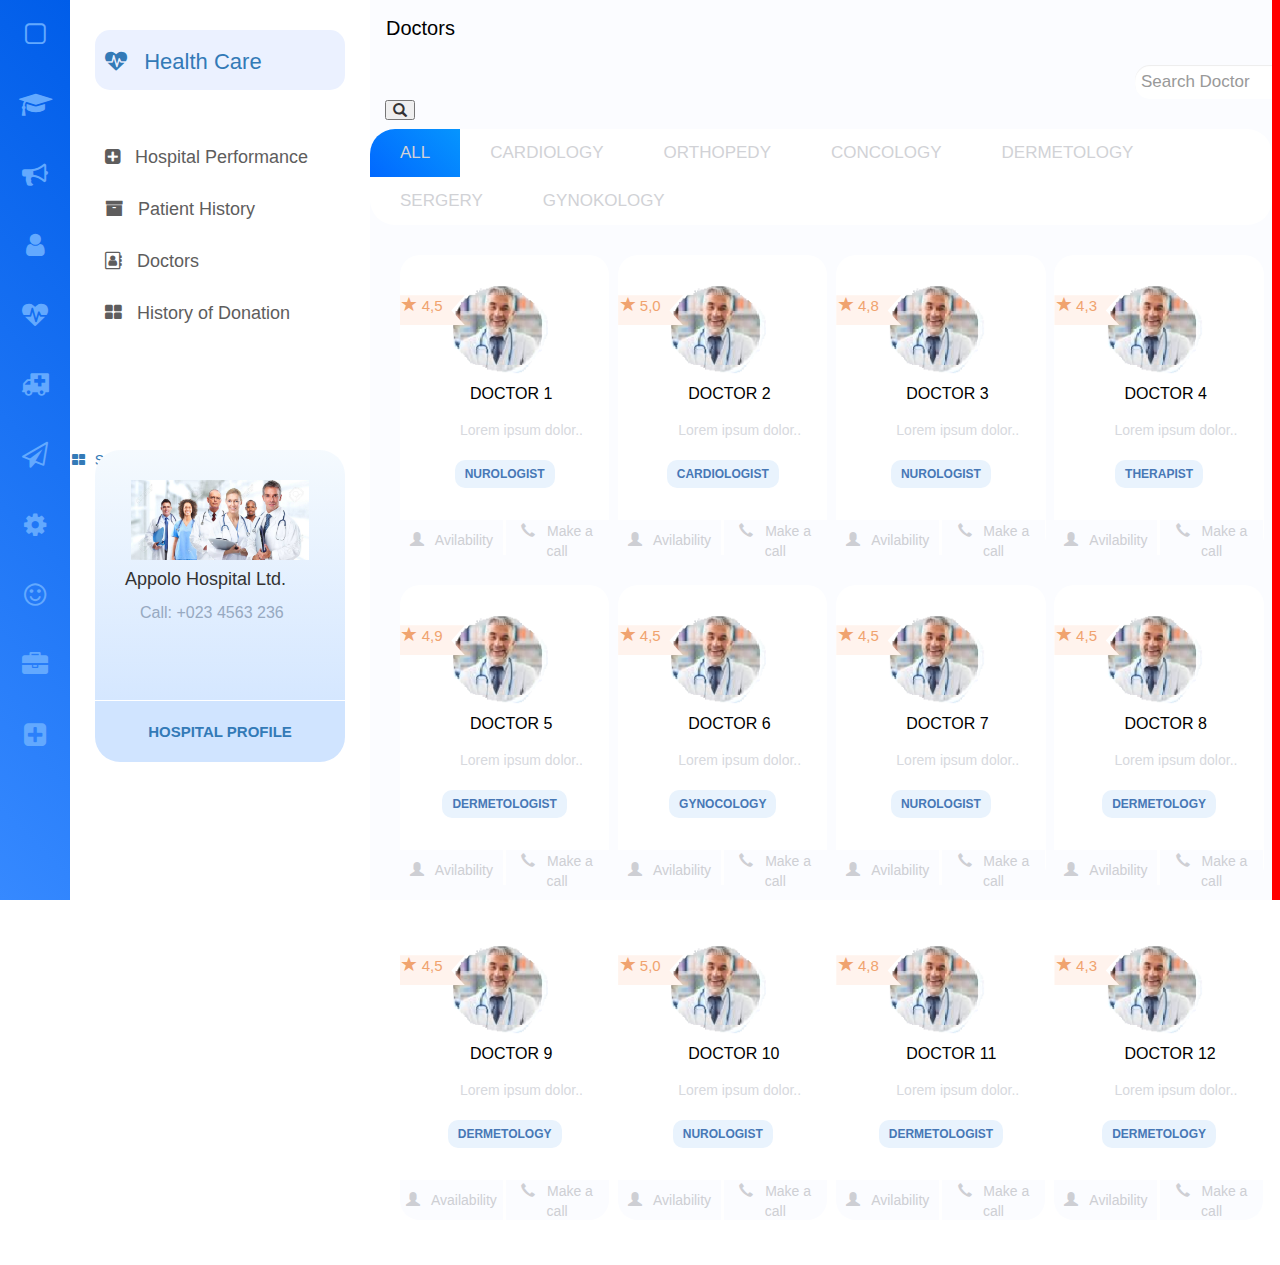
==== commit 1738f698: "вйавіаіаіаіаіа" ====
--- a/html/index.html
+++ b/html/index.html
@@ -19,62 +19,54 @@
 <link rel="stylesheet" href="https://cdnjs.cloudflare.com/ajax/libs/font-awesome/4.7.0/css/font-awesome.min.css">
 
 <div class="div1child__icon-bar">
-  <span class="activeiconbar"><a href="#"><i class="fa div1child__icon-bar_fa blabla fa-square-o"></i></a></span>
-  <span class="activeiconbar"><a href="#"><i class="fa div1child__icon-bar_fa fa-graduation-cap"></i></a></span>
-  <span class="activeiconbar"><a href="#"><i class="fa div1child__icon-bar_fa fa-bullhorn"></i></a></span>
-  <span class="activeiconbar"><a href="#"><i class="fa div1child__icon-bar_fa fa-user"></i></a></span>
-  <span class="activeiconbar"><a href="#"><i class="fa div1child__icon-bar_fa fa-heartbeat"></i></a></span>
-  <span class="activeiconbar"><a href="#"><i class="fa div1child__icon-bar_fa fa-ambulance"></i></a></span>
-  <span class="activeiconbar"><a href="#"><i class="fa div1child__icon-bar_fa fa-paper-plane-o"></i></a></span>
-  <span class="activeiconbar"><a href="#"><i class="fa div1child__icon-bar_fa fa-cog"></i></a></span>
-  <span class="activeiconbar"><a href="#"><i class="fa div1child__icon-bar_fa fa-smile-o"></i></a></span>
-  <span class="activeiconbar"><a href="#"><i class="fa div1child__icon-bar_fa fa-briefcase"></i></a></span>
-  <span class="activeiconbar"><a href="#"><i class="fa div1child__icon-bar_fa fa-plus-square"></i></a></span>
+  <div class="activeiconbar"><a href="#"><i class="fa div1child__icon-bar_fa fa-square-o"></i></a></div>
+  <div class="activeiconbar"><a href="#"><i class="fa div1child__icon-bar_fa fa-graduation-cap"></i></a></div>
+  <div class="activeiconbar"><a href="#"><i class="fa div1child__icon-bar_fa fa-bullhorn"></i></a></div>
+  <div class="activeiconbar"><a href="#"><i class="fa div1child__icon-bar_fa fa-user"></i></a></div>
+  <div class="activeiconbar"><a href="#"><i class="fa div1child__icon-bar_fa fa-heartbeat"></i></a></div>
+  <div class="activeiconbar"><a href="#"><i class="fa div1child__icon-bar_fa fa-ambulance"></i></a></div>
+  <div class="activeiconbar"><a href="#"><i class="fa div1child__icon-bar_fa fa-paper-plane-o"></i></a></div>
+  <div class="activeiconbar"><a href="#"><i class="fa div1child__icon-bar_fa fa-cog"></i></a></div>
+  <div class="activeiconbar"><a href="#"><i class="fa div1child__icon-bar_fa fa-smile-o"></i></a></div>
+  <div class="activeiconbar"><a href="#"><i class="fa div1child__icon-bar_fa fa-briefcase"></i></a></div>
+  <div class="activeiconbar"><a href="#"><i class="fa div1child__icon-bar_fa fa-plus-square"></i></a></div>
 </div> 
       </div
-    ><div class="div2child">
-      <div class="div2child__sidebar">
-        <div class="div2child__sidebar_btntop"> 
-          <a href="#healthcare" class="div2child__sidebar_btntop" role="button">
-          <span class="fa fa-heartbeat"></span>&#160;&#160;Health Care</a>
-        </div> 
-            </br>
-
-             <div class="div2child__sidebar4btn">
-
-          <a href="#hospitalperformance" class="div2child__sidebar_btn-group-vertical btn-default btn-lg" role="button">
-          <span class="fa fa-plus-square"></span>&#160;&#160;Hospital Performance</a>
-             </br>
-          <a href="#patienthistory" class="div2child__sidebar_btn-group-vertical btn-default btn-lg" role="button">
-          <span class="fa fa-archive"></span>&#160;&#160;Patient History</a>
-             </br>
-          <a href="#doctors" class="div2child__sidebar_btn-group-vertical_active btn-primary btn-lg" role="button">
-          <span class="fa fa-address-book-o"></span>&#160;&#160;Doctors</a>
-             </br>
-          <a href="#historyofdonation" class="div2child__sidebar_btn-group-vertical btn-default btn-lg" role="button">
-          <span class="fa fa-th-large"></span>&#160;&#160;History of Donation</a> 
-        </div>
-      </div>
-         
-      
-      <div class="div2child__containerhospital">
-        <div class="div2child__containerhospital_imgdiv"><img class="div2child__containerhospital_img"
+    ><div
+     class="block2">
+       <div class="sidebar-all">
+          <div class="btntop"><a href="#healthcare"><i class="fa btntop_fa fa-heartbeat">
+          </i>&#160;&#160;Health Care</a></div>
+        <div class="sidebar"> 
+          <div class="sidebarbtn"><a href="#hospitalperformance"><i class="fa sidebarbtn_fa fa-plus-square">
+          </i>&#160;&#160;Hospital Performance</a></div>
+          <div class="sidebarbtn"><a href="#patienthistory"><i class="fa sidebarbtn_fa fa-archive">
+          </i>&#160;&#160;Patient History</a></div>
+          <div class="sidebarbtn"><a href="#doctors"><i class="fa sidebarbtn_fa fa-address-book-o">
+          </i>&#160;&#160;Doctors</a></div>
+          <div class="sidebarbtn"><a href="#patienthistory"><i class="fa sidebarbtn_fa fa-th-large">
+          </i>&#160;&#160;History of Donation</a></div>
+        </div>
+       </div>
+
+       <div class="sidebarbottom">
+       <div class="containerhospital">
+        <div class="containerhospital_imgdiv"><img class="containerhospital_img"
            src="./../img/Hospital.jpg" alt="doctor"></div>
           <h4>Appolo Hospital Ltd.</h4>
-             <span class="div2child__containerhospital_colortext">Call: +023 4563 236</span>
-             <a href="#hospitalprofile" class="div2child__containerhospital-btn btn-default btn-lg" role="button">
+             <span class="containerhospital_colortext">Call: +023 4563 236</span>
+        </div>
+        <div class="containerhospital-btn"><a href="#hospitalprofile">
                HOSPITAL PROFILE</a>                       
-      </div>
-      
-      <div class="div2child__settings">
-        <a href="#settings" class="div2child__settings-btn btn-default btn-lg" role="button">
-          <span class="glyphicon glyphicon-tasks"></span>&#160;&#160;Settings</a>
-      </div>  
-
-
-
-    </div
-    ><div class="div3child">
+       </div>
+       <div class="settings"><a href="#settings"><i class="fa settings-btn-fa fa-th-large"></i>&#160;&#160;Settings</a></div>
+       </div>
+   
+ 
+
+
+     </div
+     ><div class="div3child">
         <div class="topsearch">
           <a href="#doctors">Doctors</a>
            <form class="navbar-form" action="/action_page.php">
--- a/css/style.css
+++ b/css/style.css
@@ -9,6 +9,7 @@
     height: 100vh;
     background-color: red;
 }
+/* BLOCK 1 */
 .div1child {
     display: inline-block;
     width: 70px;
@@ -32,121 +33,154 @@
     font-size: 26px;
     margin: auto;
     margin-bottom: 30px;
-    position: relative;
-}
-.fa.div1child__icon-bar_fa {
     position: absolute;
     left: 50%;
     top: 50%;
     transform: translate(-50%, -50%)
 }
+.fa.div1child__icon-bar_fa {
+    position: absolute;
+    left: 50%;
+    top: 50%;
+    transform: translate(-50%, -50%)
+}
 .div1child__icon-bar a:hover {
     background-color: white;
-    position: center;
+}
+.activeiconbar {
+    position: relative;
+    display: block;
+    width: 70px;
+    height: 70px;
 }
 .activeiconbar:active {
-    width: 70px;
     background: linear-gradient(45deg, #3689ff, #005de9);
     color: #fff;
     text-decoration: none;
     border-radius: 0;
 }
-.div1child__icon-bar a:active {
-    width: 70px;
-    background: linear-gradient(45deg, #3689ff, #005de9);
-    color: #fff;
-    text-decoration: none;
-    border-radius: 0;
-}
-.div2child {
+.activeiconbar:active > a:hover {
+    background-color: transparent !important;
+}
+/* BLOCK 2 */
+.block2 {
     display: inline-block;
     width: 300px;
     height: 100%;
     background-color: #ffffff;
     vertical-align: top;
 }
-.div2child__sidebar_btntop {
-    display: block;
-    width: 80%;
+.sidebar-all {
+    display: block;
+    width: 300px;
+    height: 50%;
+    vertical-align: top;
+    position: relative;
+}
+.btntop {
+    display: block;
+    width: 250px;
     height: 60px;
-    margin: 30px 0px 20px 20px;
     border-radius: 15px;
     color: #3779ca;
     background-color: #ebf1ff;
     text-align: left;
     font-size: 22px;
-    text-decoration: none;
-}
-.div2child__sidebar_btntop a:hover {
-    background: linear-gradient(45deg, #0662f8, #009fff);
-    color:white;
-    text-decoration: none;
-    position: center;
-}
-.div2child__sidebar_btn-group-vertical {
-    display: inline-block;
-    width: 80%;
-    height: 52px;
-    margin: 0px 25px 0px 25px;
+    position: absolute;
+    top: 30px;
+    left: 25px;
+}
+.btntop_fa {
+    padding: 20px 5px 20px 10px;
+    text-decoration: none;
+}
+.btntop a {
+    text-decoration: none;
+}
+.btntop:hover {
+    background-color:rgb(57, 252, 252);
+}
+.btntop:active {
+    background: linear-gradient(45deg, #3689ff, #005de9);
+    color: #fff;
     border-radius: 15px;
-    color: #757381;
-    background-color: white;
-    text-align: left;
-}
-.div2child__sidebar_btn-group-vertical a:hover {
-    background: linear-gradient(45deg, #0662f8, #009fff);
-    color: white;
-    text-decoration: none;
-    position: center;
-}
-.div2child__sidebar_btn-group-vertical_active {
-    display: inline-block;
-    width: 80%;
-    height: 52px;
-    margin: 0px 25px 0px 25px;
-    border-radius: 15px;
-    color: white;
-    background: linear-gradient(45deg, #0662f8, #009fff);
-    text-align: left;
-}
-.div2child__sidebar_btn-group-vertical_active a:hover {
-    background: white;
-    color: blue;
-    text-decoration: none;
-    position: center;
-}
-.div2child__sidebar4btn {
-    margin-bottom: 30px;
-}
-.div2child__containerhospital {
+}
+.btntop:active > .btntop:hover {
+    background-color: transparent !important;
+}
+/* SIDEBAR MENU WITH 4 BUTTONS */
+.sidebar {
     display: block;
     width: 250px;
     height: 300px;
-    border-radius: 25px;
-    margin: 25px;
+    position: absolute;
+    top: 130px;
+    left: 25px;
+}
+.sidebarbtn {
+    display: block;
+    width: 250px;
+    height: 52px;
+    text-align: left;
+    font-size: 18px;
+    border-radius: 15px;
+}
+.sidebarbtn_fa {
+    padding: 18px 5px 20px 10px;
+    text-decoration: none;
+}
+.sidebarbtn a {
+    text-decoration: none;
+    color: rgb(94, 93, 93);
+}
+.sidebarbtn:hover {
+    background-color:rgb(57, 252, 252);
+}
+.sidebarbtn:active {
+    background: linear-gradient(45deg, #3689ff, #005de9);
+    color: white;
+    border-radius: 15px;
+}
+.sidebarbtn:active > .sidebarbtn:hover {
+    background-color: transparent !important;
+}
+/* SIDEBAR BOTTOM MENU HOSPITAL LOGO */
+.sidebarbottom {
+    display: block;
+    width: 300px;
+    height: 50%;
+    vertical-align: top;
+    position: relative;
+}
+.containerhospital {
+    display: block;
+    width: 250px;
+    height: 250px;
+    border-radius: 25px 25px 0px 0px;
+    margin: 0px 25px;
     padding: 30px;
     background: linear-gradient(to top, #d5e7ff, #f5fafe);
-    position: relative;
+    position: absolute;
     font-size: 18px;
 }
-.div2child__containerhospital_colortext {
+.containerhospital_colortext {
     color: #97a9c1;
     font-size: 16px;
     padding-left: 15px;
 }
-.div2child__containerhospital_imgdiv {
-    display: block;
-    width: 100%;
-}
-.div2child__containerhospital_img {
+.containerhospital_imgdiv {
+    display: block;
+    width: 100%;
+}
+.containerhospital_img {
     display: block;
     width: auto;
     height: 80px;
     margin: auto;
 }
-.div2child__containerhospital-btn {
-    position: absolute;
-    bottom: 0px;
+.containerhospital-btn {
+    position: absolute;
+    top: 251px;
     left: 50%;
     transform: translateX(-50%);
     width: 250px;
@@ -159,24 +193,68 @@
     padding-bottom: 20px;
     padding-top: 20px;
 }
-.div2child__containerhospital-btn a:hover {
-    background: linear-gradient(45deg, #0662f8, #009fff);
+.containerhospital-btn a {
+    text-decoration: none;
+}
+.containerhospital-btn:hover {
+    background-color:rgb(57, 252, 252);
     color:white;
-    text-decoration: none;
-}
-.div2child__settings-btn {
-    display: block;
+}
+.containerhospital-btn:active {
+    background: linear-gradient(45deg, #3689ff, #005de9);
+    color: white;
+}
+.containerhospital-btn:active > .containerhospital-btn:hover {
+    background-color: transparent !important;
+}
+/* SETTINGS BUTTON */
+.settings-btn {
+    display: block;
+    width: 300px;
+    height: 50px;
     color: #bbbec9;
     background-color: white;
     text-align: left;
     border-top: 1px solid;
     border-radius: 0;
-}
-.div2child__settings-btn a:hover {
-    background: linear-gradient(45deg, #0662f8, #009fff);
-    color: white;
-    text-decoration: none;
-}
+    position: absolute;
+    bottom: 0px;
+    left: 0px;
+}
+.settings-btn-fa {
+    padding: 2px;
+}
+.settings-btn a {
+    text-decoration: none;
+}
+.settings-btn:hover {
+    background-color:rgb(57, 252, 252);
+    color:white;
+}
+.settings-btn:active {
+    background: linear-gradient(45deg, #3689ff, #005de9);
+    color: white;
+}
+.settings-btn:active > .settings-btn:hover {
+    background-color: transparent !important;
+}
+
+
+
+
+
+
+
+
+
+
+
+
+
+
+
+
+
 .div3child {
     display: inline-block;
     width: calc(100% - 378px);
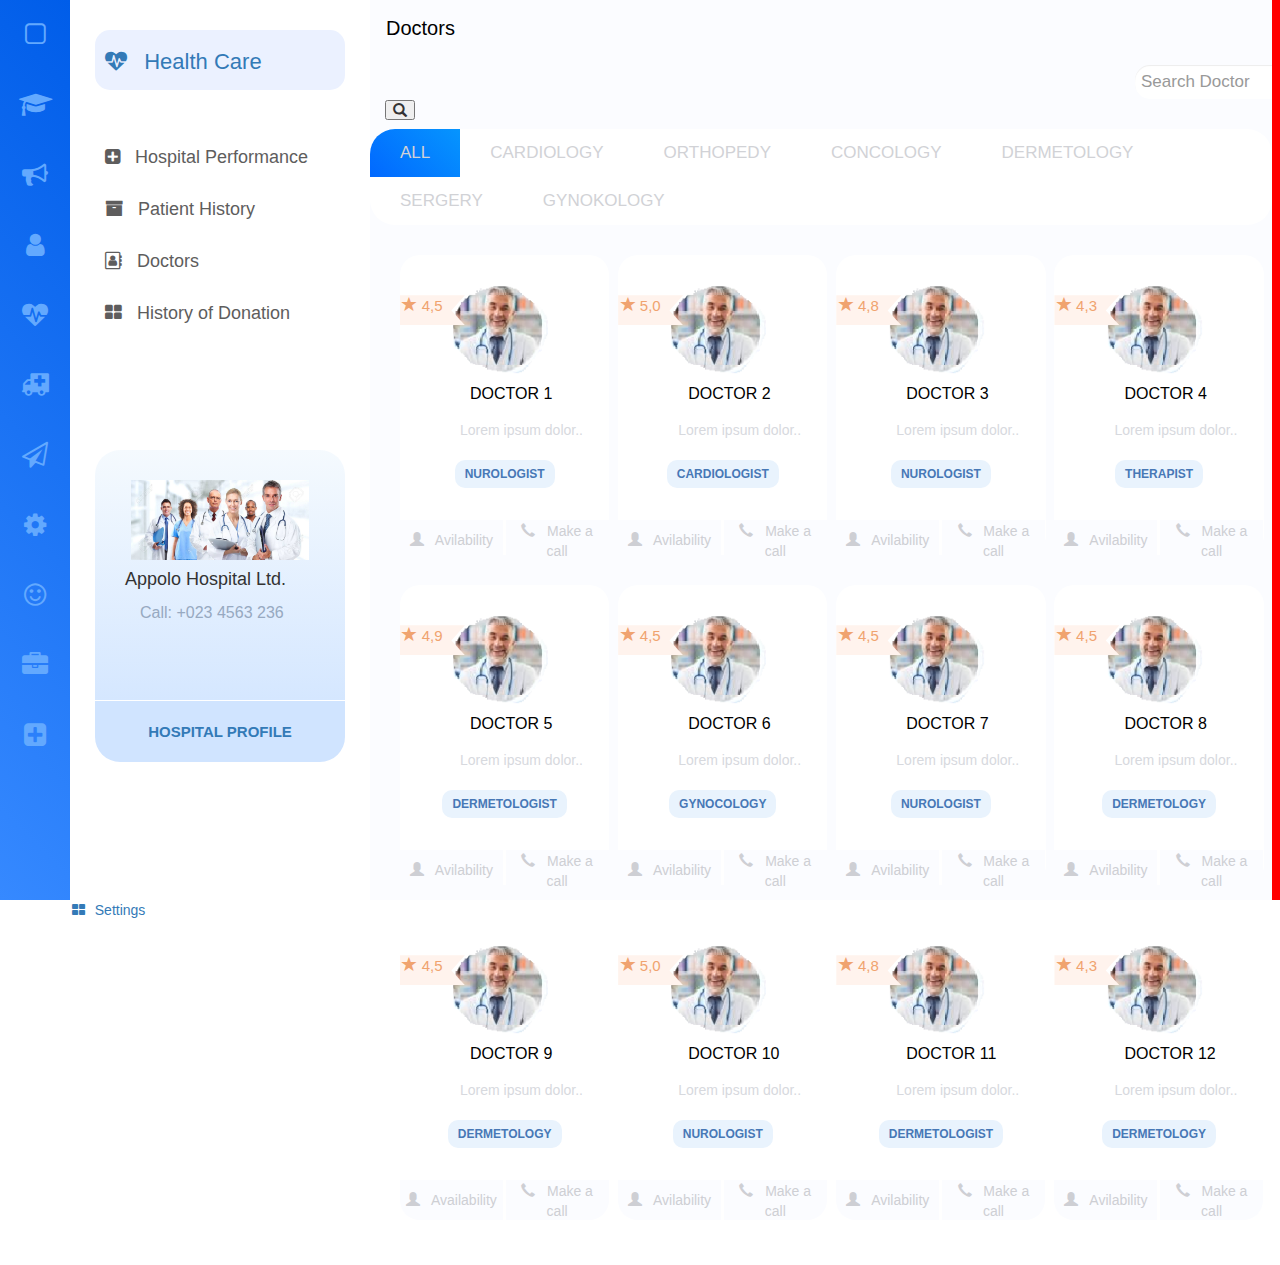
==== commit 4e1bc4ed: "ямсясмяммч" ====
--- a/html/index.html
+++ b/html/index.html
@@ -59,11 +59,9 @@
         <div class="containerhospital-btn"><a href="#hospitalprofile">
                HOSPITAL PROFILE</a>                       
        </div>
+      </div>
        <div class="settings"><a href="#settings"><i class="fa settings-btn-fa fa-th-large"></i>&#160;&#160;Settings</a></div>
-       </div>
    
- 
-
 
      </div
      ><div class="div3child">
--- a/css/style.css
+++ b/css/style.css
@@ -69,6 +69,7 @@
     height: 100%;
     background-color: #ffffff;
     vertical-align: top;
+    position: relative;
 }
 .sidebar-all {
     display: block;
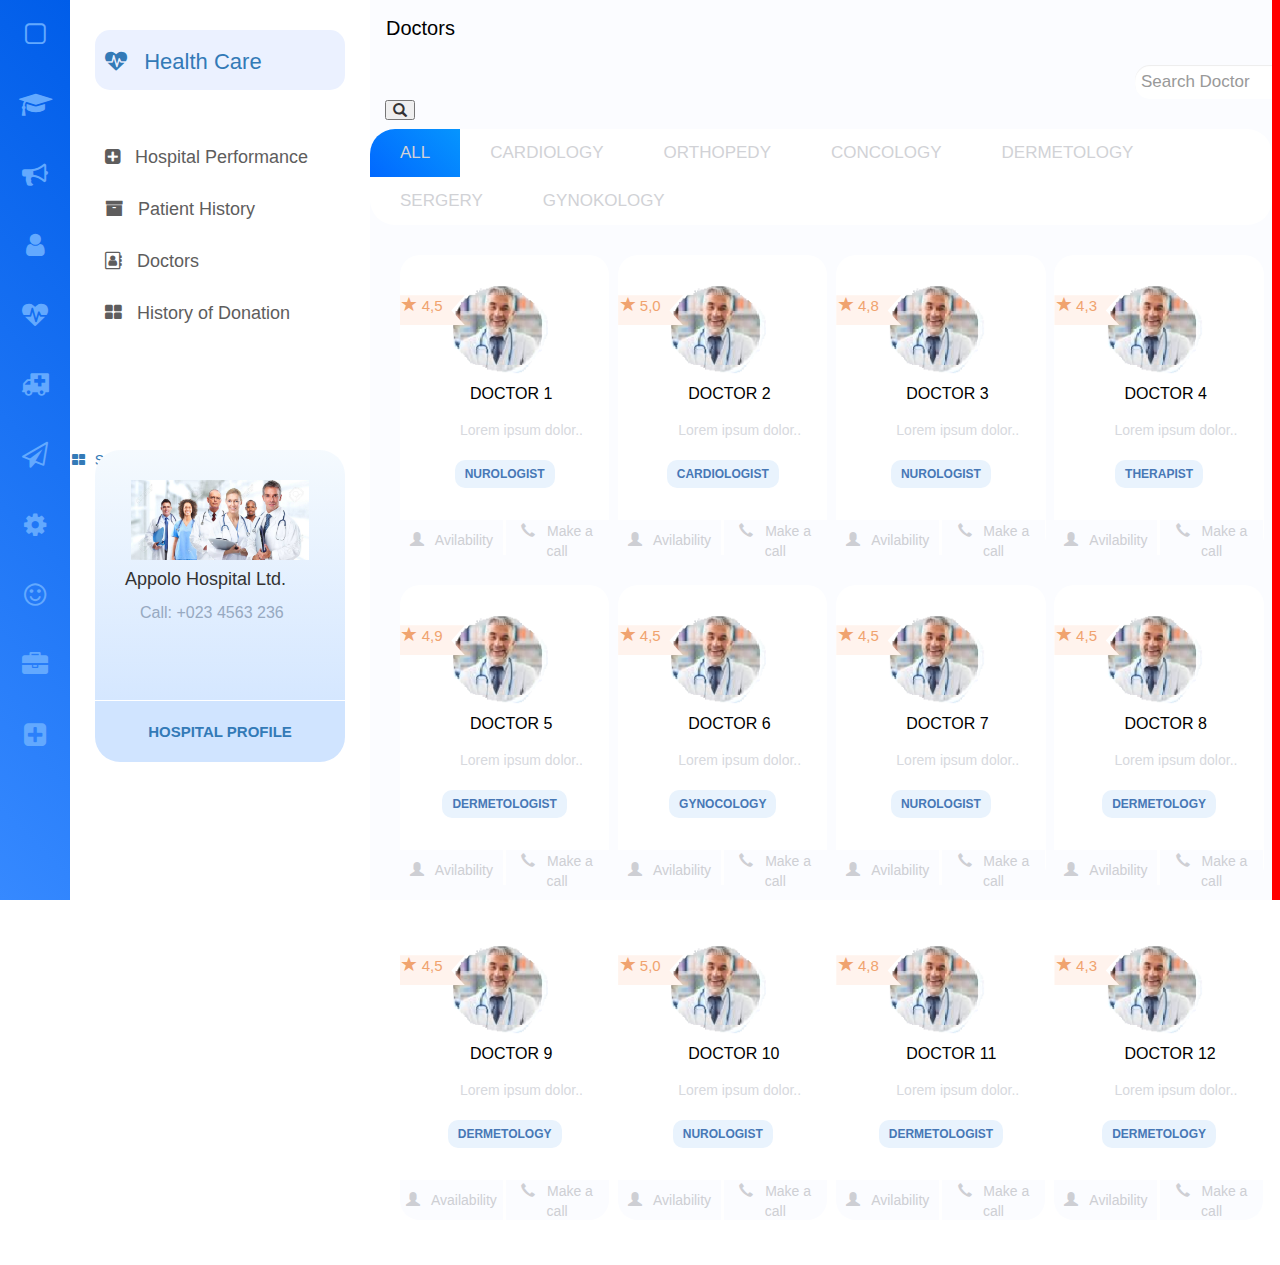
==== commit 7f2abc3f: "kgkljgkljglk" ====
--- a/html/index.html
+++ b/html/index.html
@@ -59,8 +59,8 @@
         <div class="containerhospital-btn"><a href="#hospitalprofile">
                HOSPITAL PROFILE</a>                       
        </div>
+       <div class="settings"><a href="#settings"><i class="fa settings-btn-fa fa-th-large"></i>&#160;&#160;Settings</a></div>
       </div>
-       <div class="settings"><a href="#settings"><i class="fa settings-btn-fa fa-th-large"></i>&#160;&#160;Settings</a></div>
    
 
      </div
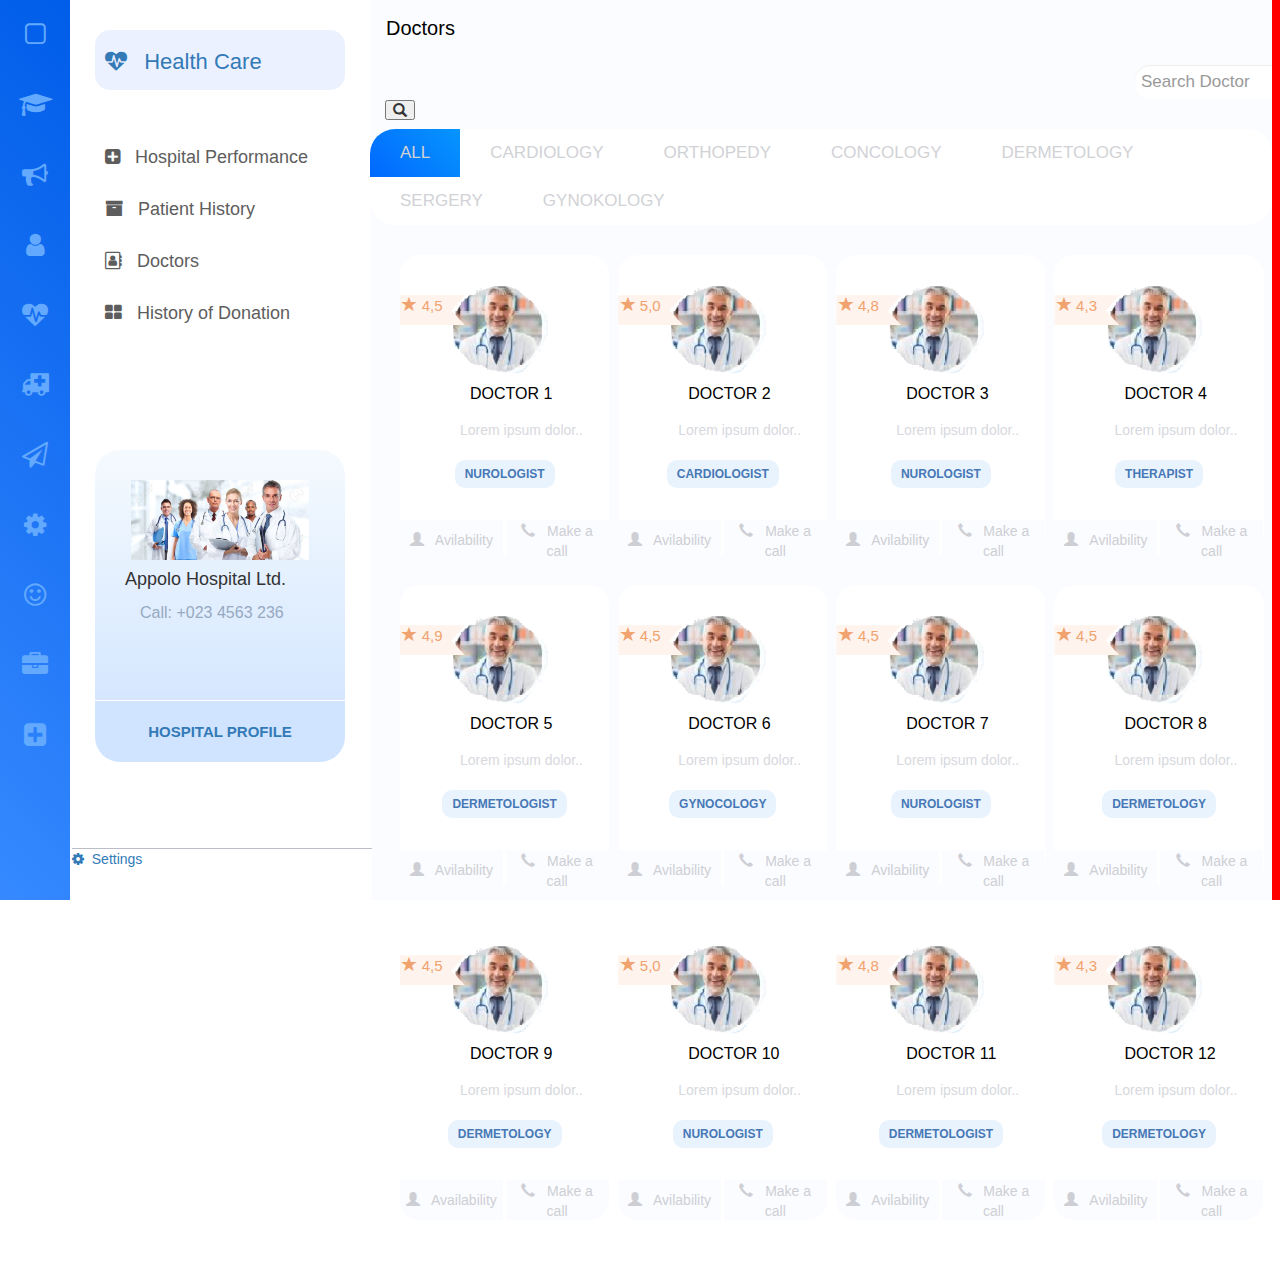
==== commit 83d60832: "lklöhlöhö" ====
--- a/html/index.html
+++ b/html/index.html
@@ -59,7 +59,7 @@
         <div class="containerhospital-btn"><a href="#hospitalprofile">
                HOSPITAL PROFILE</a>                       
        </div>
-       <div class="settings"><a href="#settings"><i class="fa settings-btn-fa fa-th-large"></i>&#160;&#160;Settings</a></div>
+       <div class="settings"><a href="#settings"><i class="fa settings-fa fa-cog"></i>&#160;&#160;Settings</a></div>
       </div>
    
 
--- a/css/style.css
+++ b/css/style.css
@@ -69,8 +69,8 @@
     height: 100%;
     background-color: #ffffff;
     vertical-align: top;
-    position: relative;
-}
+}
+/* BLOCK 2 SIDEBAR TOP-all */
 .sidebar-all {
     display: block;
     width: 300px;
@@ -78,6 +78,7 @@
     vertical-align: top;
     position: relative;
 }
+/* BLOCK 2 BTNTOP */
 .btntop {
     display: block;
     width: 250px;
@@ -109,7 +110,7 @@
 .btntop:active > .btntop:hover {
     background-color: transparent !important;
 }
-/* SIDEBAR MENU WITH 4 BUTTONS */
+/* BLOCK 2 SIDEBAR TOP WITH 4 BUTTONS */
 .sidebar {
     display: block;
     width: 250px;
@@ -145,7 +146,7 @@
 .sidebarbtn:active > .sidebarbtn:hover {
     background-color: transparent !important;
 }
-/* SIDEBAR BOTTOM MENU HOSPITAL LOGO */
+/* BLOCK 2 SIDEBAR-BOTTOM WITH HOSPITAL LOGO */
 .sidebarbottom {
     display: block;
     width: 300px;
@@ -209,7 +210,10 @@
     background-color: transparent !important;
 }
 /* SETTINGS BUTTON */
-.settings-btn {
+
+
+
+.settings {
     display: block;
     width: 300px;
     height: 50px;
@@ -219,8 +223,8 @@
     border-top: 1px solid;
     border-radius: 0;
     position: absolute;
-    bottom: 0px;
-    left: 0px;
+    bottom: 2px;
+    left: 2px;
 }
 .settings-btn-fa {
     padding: 2px;
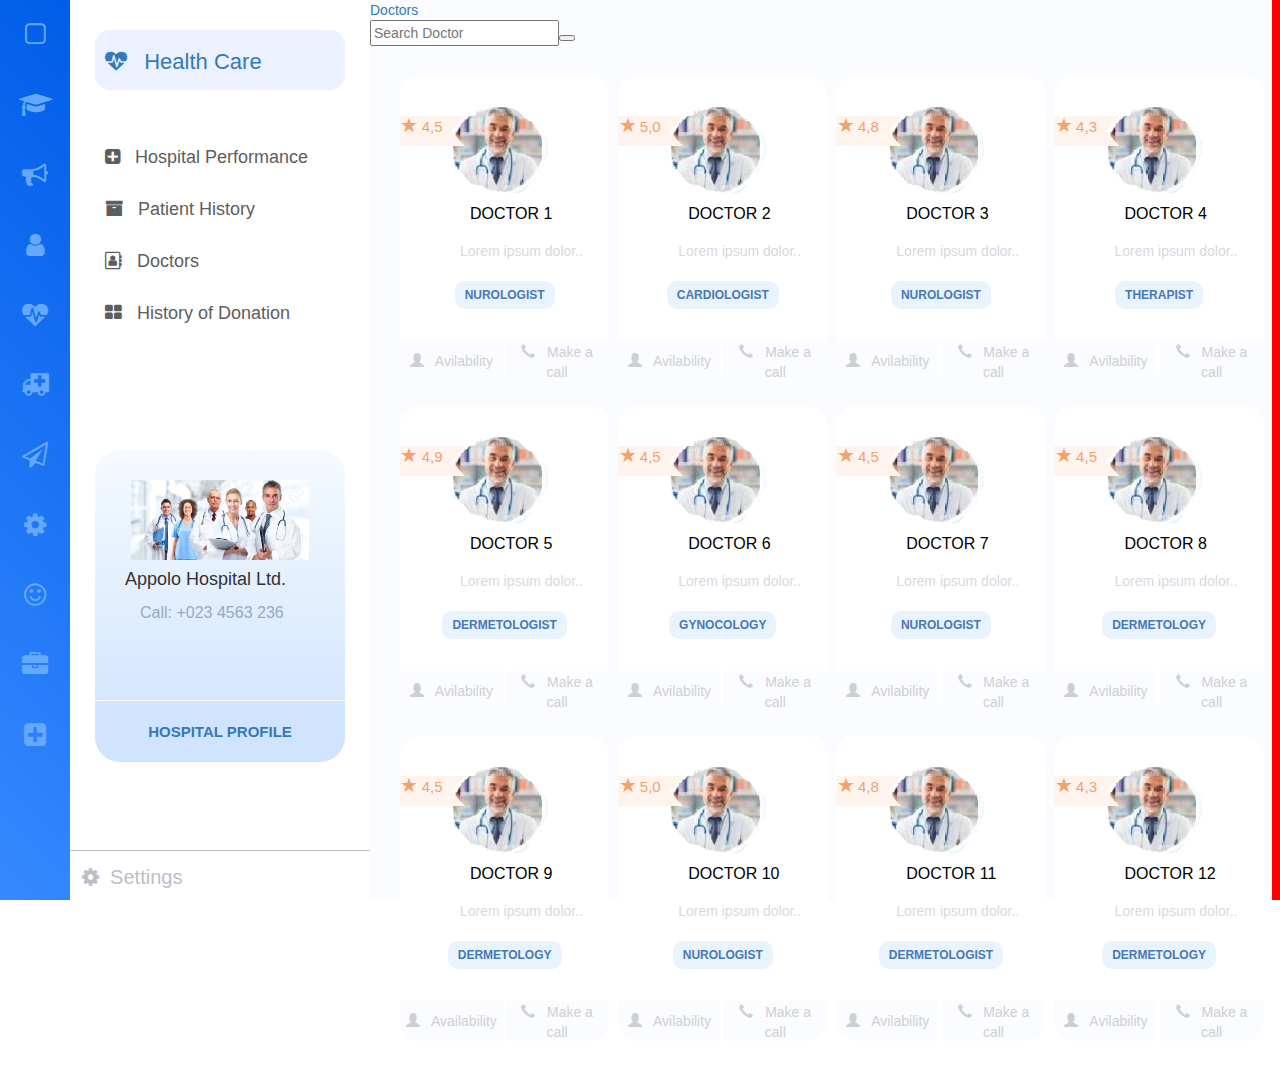
==== commit aafc74a7: "ölhölhööö" ====
--- a/html/index.html
+++ b/html/index.html
@@ -65,19 +65,14 @@
 
      </div
      ><div class="div3child">
-        <div class="topsearch">
-          <a href="#doctors">Doctors</a>
-           <form class="navbar-form" action="/action_page.php">
-          <div class="form-group">
-          <input type="text" class="form-control" placeholder="Search Doctor"> 
-          <button type="submit" class="glyphicon glyphicon-search"></button>
-        </form>
-        </div>
-      </div>
-
+        <div class="topblock">
+          <div class="topdoctor"><a href="#doctors">Doctors</a></div>
+          <div class="searchdoctor"><form><input type="text" placeholder="Search Doctor"><button type="submit"></button></form></div>
+        </div>
+    
  
 
-      <!-- Load an icon library to show a hamburger menu (bars) on small screens -->
+      <!-- Load an icon library to show a hamburger menu (bars) on small screens 
       <link rel="stylesheet" href="https://cdnjs.cloudflare.com/ajax/libs/font-awesome/4.7.0/css/font-awesome.min.css">
       <div class="topnav" id="myTopnav">
         <a href="#all" class="active">All</a>
@@ -92,6 +87,9 @@
         </a>
       </div>
 
+      -->
+
+
       <div class="containerwithalldoctors">
         <!-- ROW 1 -->
         <div class="doctorsrow1">
--- a/css/style.css
+++ b/css/style.css
@@ -210,37 +210,36 @@
     background-color: transparent !important;
 }
 /* SETTINGS BUTTON */
-
-
-
 .settings {
     display: block;
     width: 300px;
     height: 50px;
-    color: #bbbec9;
     background-color: white;
     text-align: left;
-    border-top: 1px solid;
+    font-size: 20px;
+    padding: 12px 12px 20px;
+    border-top: 1px solid #bbbec9;
     border-radius: 0;
     position: absolute;
-    bottom: 2px;
-    left: 2px;
-}
-.settings-btn-fa {
-    padding: 2px;
-}
-.settings-btn a {
-    text-decoration: none;
-}
-.settings-btn:hover {
+    bottom: 0px;
+    left: 0px;
+}
+.settings-fa {
+    color: #bbbec9;
+}
+.settings a {
+    text-decoration: none;
+    color: #bbbec9;
+}
+.settings:hover {
     background-color:rgb(57, 252, 252);
     color:white;
 }
-.settings-btn:active {
-    background: linear-gradient(45deg, #3689ff, #005de9);
-    color: white;
-}
-.settings-btn:active > .settings-btn:hover {
+.settings:active {
+    background: linear-gradient(45deg, #3689ff, #005de9);
+    color: white;
+}
+.settings:active > .settings:hover {
     background-color: transparent !important;
 }
 
